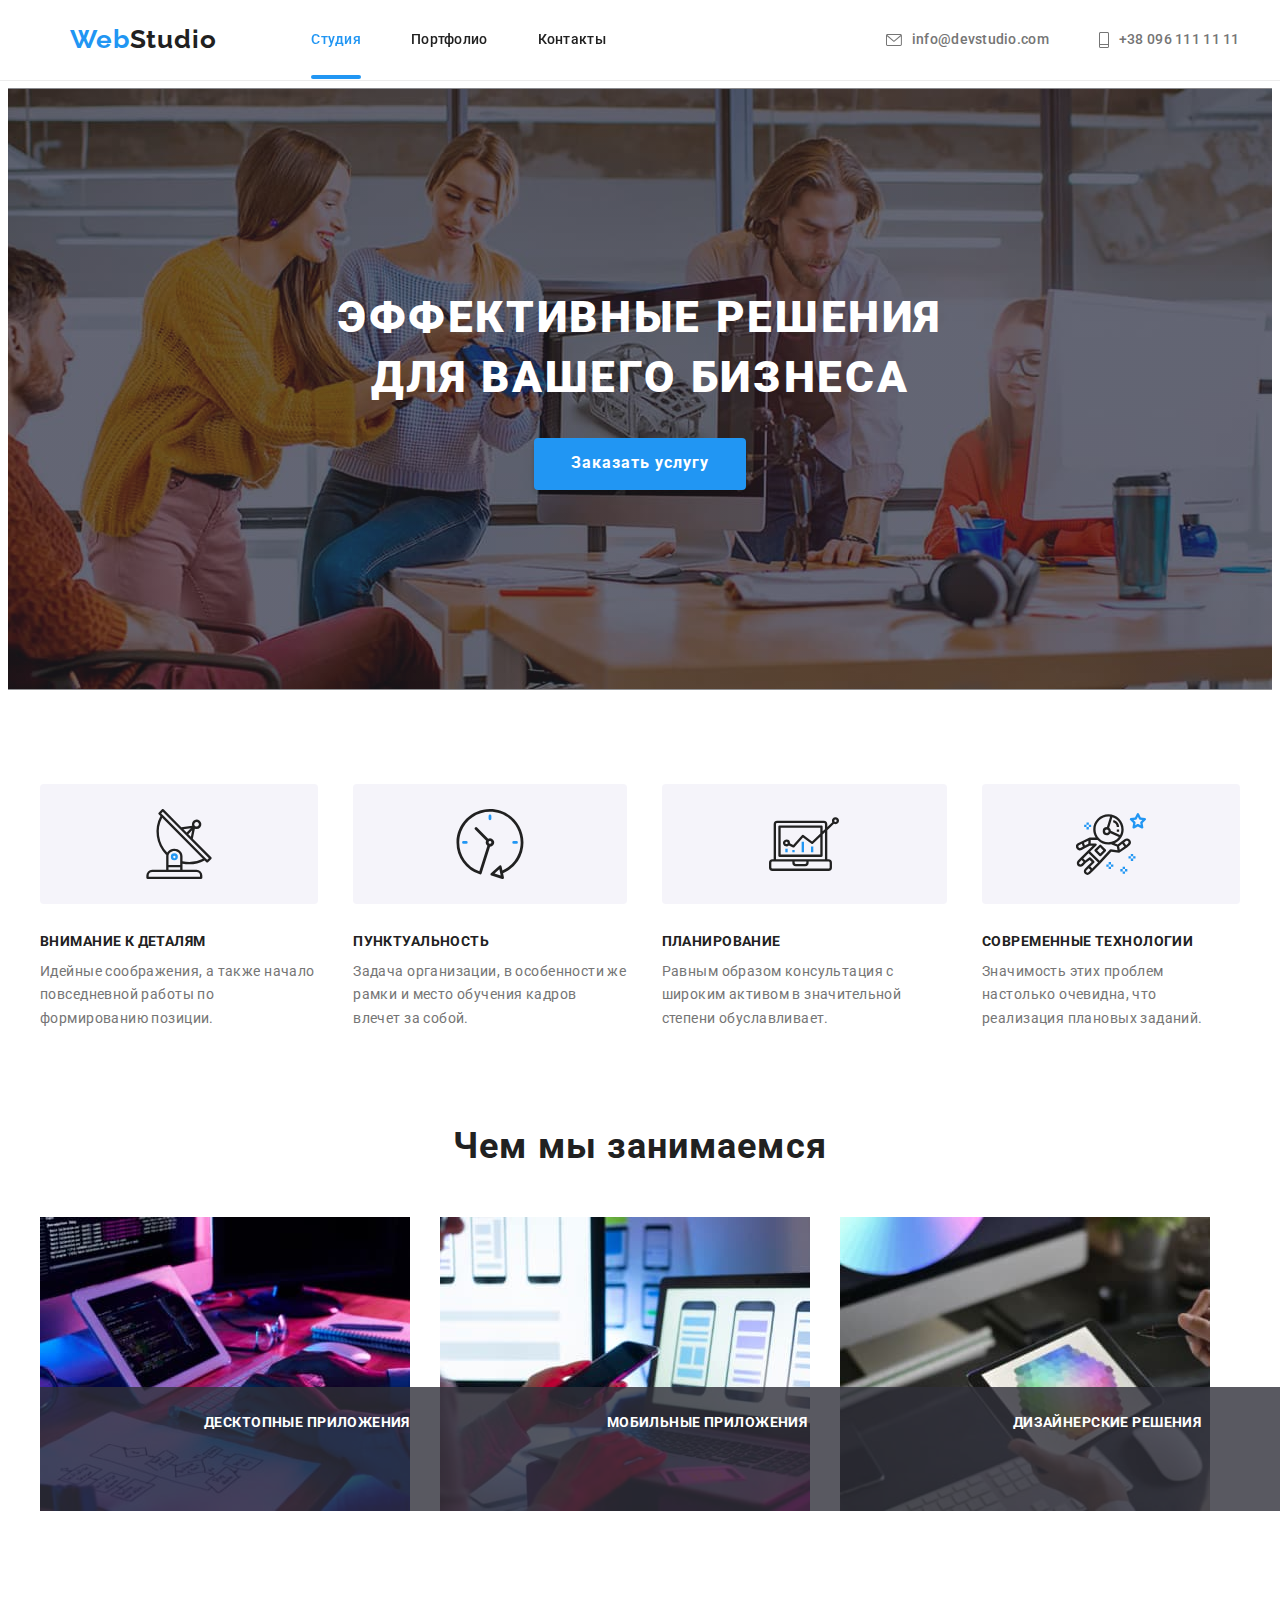
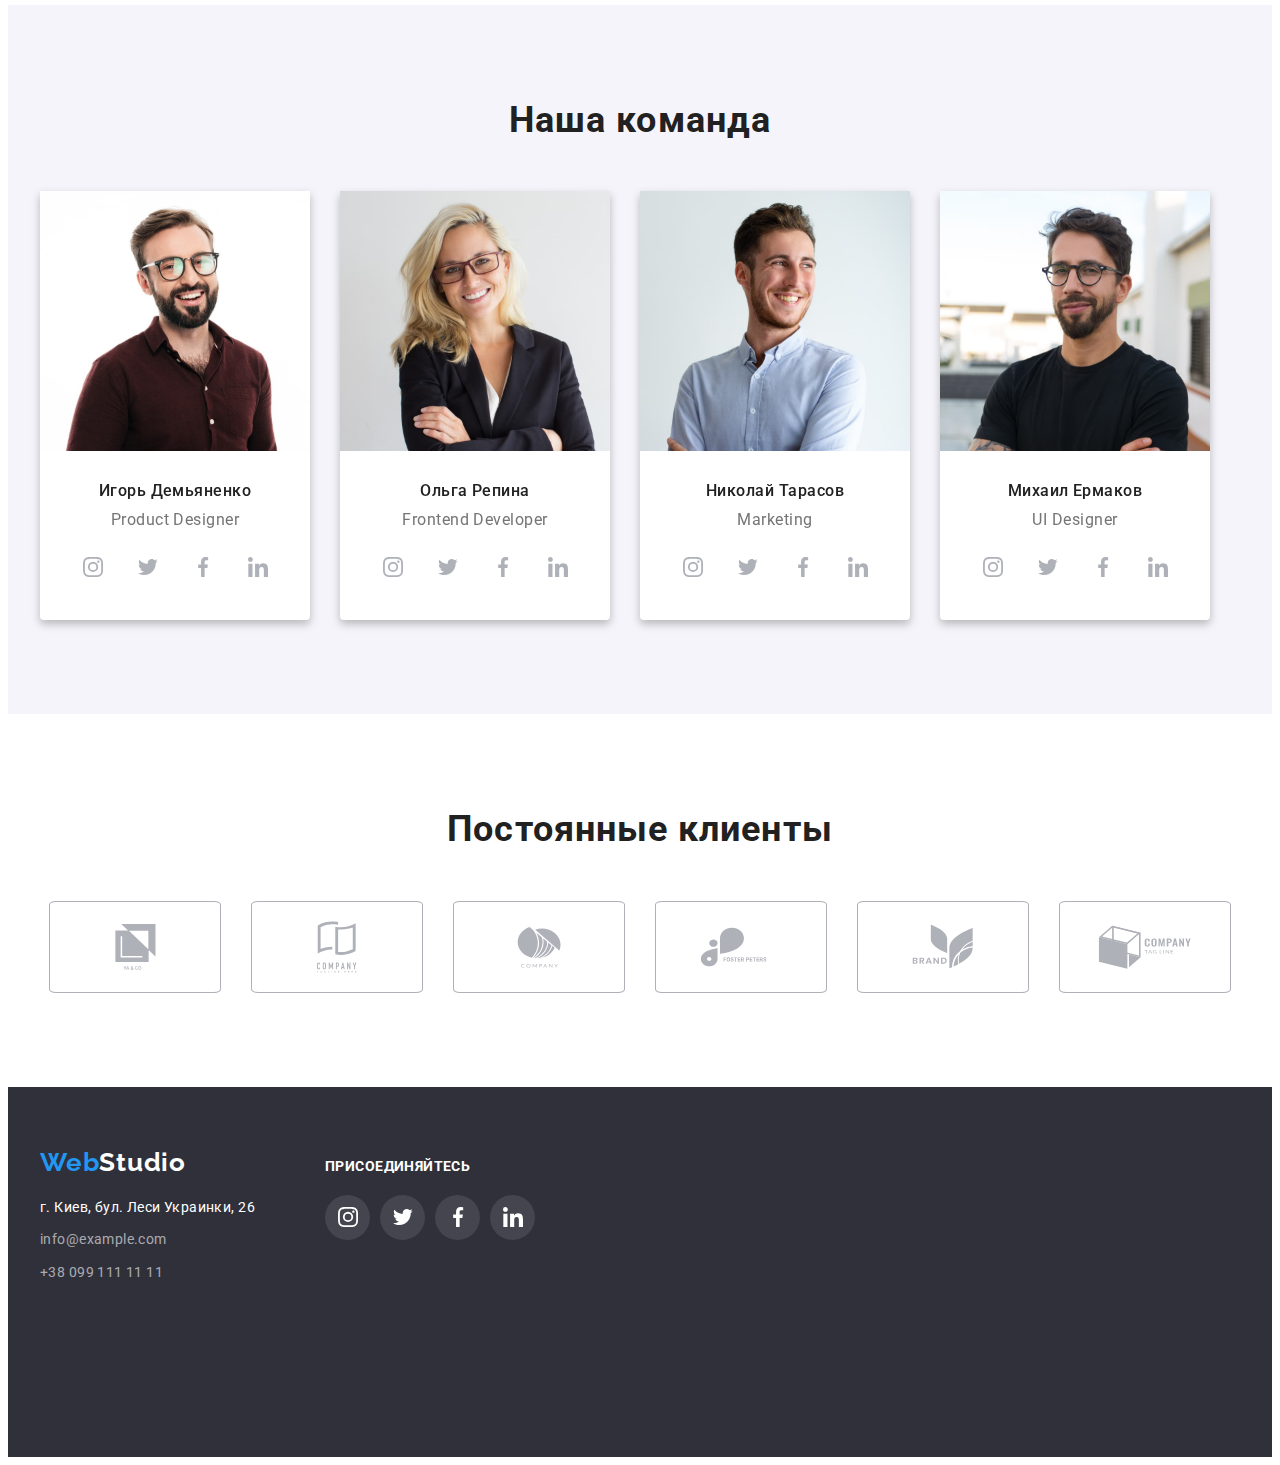
==== index.html @ 945cb3cf "clone fails from hw5" ====
<!DOCTYPE html>
<html lang="ru">

<head>
  <meta charset="UTF-8" />
  <meta http-equiv="X-UA-Compatible" content="IE=edge" />
  <meta name="viewport" content="width=device-width, initial-scale=1.0" />
  <link rel="preconnect" href="https://fonts.googleapis.com" />
  <link rel="preconnect" href="https://fonts.gstatic.com" crossorigin />
  <link href="https://fonts.googleapis.com/css2?family=Raleway:wght@700&family=Roboto:wght@400;500;700;900&display=swap"
    rel="stylesheet" />
  <link rel="stylesheet" href="https://cdnjs.cloudflare.com/ajax/libs/modern-normalize/1.1.0/modern-normalize.min.css"
    integrity="sha512-wpPYUAdjBVSE4KJnH1VR1HeZfpl1ub8YT/NKx4PuQ5NmX2tKuGu6U/JRp5y+Y8XG2tV+wKQpNHVUX03MfMFn9Q=="
    crossorigin="anonymous" referrerpolicy="no-referrer" />
  <link rel="stylesheet" href="./css/styles.css" />
  <title>goit-markup-hw-05</title>
</head>

<body>

  <!---------- Header section ---------->

  <header class="site-header">
    <div class="container header">
      <a href="index.html" class="logo"><span class="logo-item">Web</span>Studio</a>

      <!---------- Nav section ---------->

      <nav class="site-nav">
        <ul class="nav">
          <li><a href="index.html" class="nav-link current">Студия</a></li>
          <li><a href="portfolio.html" class="nav-link">Портфолио</a></li>
          <li><a href="#contact" class="nav-link">Контакты</a></li>
        </ul>
      </nav>
      <ul class="contact-list">
        <li class="contact-item">
          <a href="mailto:info@devstudio.com" class="link-contact">
            <svg class="contact-icon" width="16" height="12">
              <use href="./images/icons.svg#icon-envelope"></use>
            </svg>
            info@devstudio.com</a>
        </li>
        <li class="contact-item">
          <a href="tel:+380961111111" class="link-contact">
            <svg class="contact-icon" width="10" height="16">
              <use href="./images/icons.svg#icon-mobile"></use>
            </svg>
            +38 096 111 11 11</a>
        </li>
      </ul>
    </div>
  </header>

  <!---------- Main section ---------->

  <main>

    <!---------- Title ---------->

    <section class="hero bg-hero">
      <div class="container">
        <h1 class="hero-title">
          Эффективные решения <br />
          для вашего бизнеса
        </h1>
        <button type="button" data-modal-open>Заказать услугу</button>
      </div>
    </section>

    <!---------- Skills section ---------->

    <section class="section skills">
      <div class="container">
        <ul class="skills-list">
          <li class="skills-item icon-1">
            <h3>Внимание к деталям</h3>
            <p>
              Идейные соображения, а также начало повседневной работы по формированию позиции.
            </p>
          </li>
          <li class="skills-item icon-2">
            <h3>Пунктуальность</h3>
            <p>
              Задача организации, в особенности же рамки и место обучения кадров влечет за собой.
            </p>
          </li>
          <li class="skills-item icon-3">
            <h3>Планирование</h3>
            <p>
              Равным образом консультация с широким активом в значительной степени обуславливает.
            </p>
          </li>
          <li class="skills-item icon-4">
            <h3>Современные технологии</h3>
            <p>Значимость этих проблем настолько очевидна, что реализация плановых заданий.</p>
          </li>
        </ul>
      </div>
    </section>

    <!---------- Work section ---------->

    <section class="section work">
      <div class="container">
        <h2 class="work-title">Чем мы занимаемся</h2>
        <ul class="work-list">
          <li class="work-item">
            <img src="./images/box1.jpg" alt="кодинг" width="370" />
            <p class="work-text">Десктопные приложения</p>
          </li>
          <li class="work-item">
            <img src="./images/box2.jpg" alt="разработка мобильных приложений" width="370" />
            <p class="work-text">Мобильные приложения</p>
          </li>
          <li class="work-item"><img src="./images/box3.jpg" alt="дизайн" width="370" />
            <p class="work-text">Дизайнерские решения</p>
          </li>
        </ul>
      </div>
    </section>

    <!---------- Team section ---------->

    <section class="section team">
      <div class="container">
        <h2 class="team-title">Наша команда</h2>
        <ul class="team-list">
          <li class="team-card">
            <img src="./images/img1.jpg" alt="Product Designer" width="270" />
            <div class="team-text">
              <h3>Игорь Демьяненко</h3>
              <p lang="en">Product Designer</p>
              <ul class="social-list">
                <li>
                  <a href="" class="media-link">
                    <svg class="media-icon" width="20px" height="20">
                      <use href="./images/icons.svg#icon-instagram"></use>
                    </svg>
                  </a>
                </li>
                <li>
                  <a href="" class="media-link">
                    <svg class="media-icon" width="20px" height="20">
                      <use href="./images/icons.svg#icon-twitter"></use>
                    </svg>
                  </a>
                </li>
                <li>
                  <a href="" class="media-link">
                    <svg class="media-icon" width="20px" height="20">
                      <use href="./images/icons.svg#icon-facebook"></use>
                    </svg>
                  </a>
                </li>
                <li>
                  <a href="" class="media-link">
                    <svg class="media-icon" width="20px" height="20">
                      <use href="./images/icons.svg#icon-linkedin"></use>
                    </svg>
                  </a>
                </li>
              </ul>
            </div>
          </li>
          <li class="team-card">
            <img src="./images/img2.jpg" alt="Frontend Developer" width="270" />
            <div class="team-text">
              <h3>Ольга Репина</h3>
              <p lang="en">Frontend Developer</p>
              <ul class="social-list">
                <li>
                  <a href="" class="media-link">
                    <svg class="media-icon" width="20px" height="20">
                      <use href="./images/icons.svg#icon-instagram"></use>
                    </svg>
                  </a>
                </li>
                <li>
                  <a href="" class="media-link">
                    <svg class="media-icon" width="20px" height="20">
                      <use href="./images/icons.svg#icon-twitter"></use>
                    </svg>
                  </a>
                </li>
                <li>
                  <a href="" class="media-link">
                    <svg class="media-icon" width="20px" height="20">
                      <use href="./images/icons.svg#icon-facebook"></use>
                    </svg>
                  </a>
                </li>
                <li>
                  <a href="" class="media-link">
                    <svg class="media-icon" width="20px" height="20">
                      <use href="./images/icons.svg#icon-linkedin"></use>
                    </svg>
                  </a>
                </li>
              </ul>
            </div>
          </li>
          <li class="team-card">
            <img src="./images/img3.jpg" alt="Marketing" width="270" />
            <div class="team-text">
              <h3>Николай Тарасов</h3>
              <p lang="en">Marketing</p>
              <ul class="social-list">
                <li>
                  <a href="" class="media-link">
                    <svg class="media-icon" width="20px" height="20px">
                      <use href="./images/icons.svg#icon-instagram"></use>
                    </svg>
                  </a>
                </li>
                <li>
                  <a href="" class="media-link">
                    <svg class="media-icon" width="20px" height="20px">
                      <use href="./images/icons.svg#icon-twitter"></use>
                    </svg>
                  </a>
                </li>
                <li>
                  <a href="" class="media-link">
                    <svg class="media-icon" width="20px" height="20">
                      <use href="./images/icons.svg#icon-facebook"></use>
                    </svg>
                  </a>
                </li>
                <li>
                  <a href="" class="media-link">
                    <svg class="media-icon" width="20px" height="20">
                      <use href="./images/icons.svg#icon-linkedin"></use>
                    </svg>
                  </a>
                </li>
              </ul>
            </div>
          </li>
          <li class="team-card">
            <img src="./images/img4.jpg" alt="UI Designer" width="270" />
            <div class="team-text">
              <h3>Михаил Ермаков</h3>
              <p lang="en">UI Designer</p>
              <ul class="social-list">
                <li>
                  <a href="" class="media-link">
                    <svg class="media-icon" width="20px" height="20">
                      <use href="./images/icons.svg#icon-instagram"></use>
                    </svg>
                  </a>
                </li>
                <li>
                  <a href="" class="media-link">
                    <svg class="media-icon" width="20px" height="20">
                      <use href="./images/icons.svg#icon-twitter"></use>
                    </svg>
                  </a>
                </li>
                <li>
                  <a href="" class="media-link">
                    <svg class="media-icon" width="20px" height="20">
                      <use href="./images/icons.svg#icon-facebook"></use>
                    </svg>
                  </a>
                </li>
                <li>
                  <a href="" class="media-link">
                    <svg class="media-icon" width="20px" height="20">
                      <use href="./images/icons.svg#icon-linkedin"></use>
                    </svg>
                  </a>
                </li>
              </ul>
            </div>
          </li>
        </ul>
      </div>
    </section>

    <!------------- Clients section -------------->

    <section class="section clients">
      <div class="container">
        <h2>Постоянные клиенты</h2>
        <ul class="client-list">
          <li class="client-item">
            <a href="" class="client-link">
              <svg class="client-icon" width="41" height="46">
                <use href="./images/icons.svg#icon-yaco"></use>
              </svg>
            </a>
          </li>
          <li class="client-item">
            <a href="" class="client-link">
              <svg class="client-icon" width="40" height="52">
                <use href="./images/icons.svg#icon-company"></use>
              </svg>
            </a>
          </li>
          <li class="client-item">
            <a href="" class="client-link">
              <svg class="client-icon" width="44" height="42">
                <use href="./images/icons.svg#icon-company2"></use>
              </svg>
            </a>
          </li>
          <li class="client-item">
            <a href="" class="client-link">
              <svg class="client-icon" width="85" height="40">
                <use href="./images/icons.svg#icon-foster"></use>
              </svg>
            </a>
          </li>
          <li class="client-item">
            <a href="" class="client-link">
              <svg class="client-icon" width="62" height="45">
                <use href="./images/icons.svg#icon-brand"></use>
              </svg>
            </a>
          </li>
          <li class="client-item">
            <a href="" class="client-link">
              <svg class="client-icon" width="94" height="44">
                <use href="./images/icons.svg#icon-tag"></use>
              </svg>
            </a>
          </li>
        </ul>
      </div>
    </section>
  </main>

  <!---------- Footer section ---------->

  <footer class="footer">
    <div class="container aside">
      <aside>
        <a href="index.html" class="footer-logo"><span class="logo-item">Web</span>Studio</a>

        <!---------- Contacts section ---------->

        <address id="contact">
          <ul>
            <li class="li-address">
              <a href="https://goo.gl/maps/FoHEAQYZBGtC9JvY6" target="_blank" rel="noopener nofollow noreferrer"
                class="address-link">г. Киев, бул. Леси Украинки, 26</a>
            </li>
            <li class="li-contact">
              <a href="mailto:info@example.com" class="address-contact">info@example.com</a>
            </li>
            <li class="li-contact">
              <a href="tel:+380991111111" class="address-contact">+38 099 111 11 11</a>
            </li>
          </ul>
        </address>
      </aside>
      <aside class="social-media">
        <p>Присоединяйтесь</p>
        <ul class="media-list">
          <li>
            <a href="" class="media-link">
              <svg class="footer-icon" width="20px" height="20">
                <use href="./images/icons.svg#icon-instagram"></use>
              </svg>
            </a>
          </li>
          <li>
            <a href="" class="media-link">
              <svg class="footer-icon" width="20px" height="20">
                <use href="./images/icons.svg#icon-twitter"></use>
              </svg>
            </a>
          </li>
          <li>
            <a href="" class="media-link">
              <svg class="footer-icon" width="20px" height="20">
                <use href="./images/icons.svg#icon-facebook"></use>
              </svg>
            </a>
          </li>
          <li>
            <a href="" class="media-link">
              <svg class="footer-icon" width="20px" height="20">
                <use href="./images/icons.svg#icon-linkedin"></use>
              </svg>
            </a>
          </li>
        </ul>
      </aside>
    </div>
  </footer>
  <div class="backdrop is-hidden" data-modal>
    <div class="modal">
      <button class="btn-close" data-modal-close>
        <svg width="11" height="11">
          <use href="./images/icons.svg#close-btn"></use>
        </svg>
      </button>
    </div>
  </div>
  <script src="./js/modal.js"></script>
</body>


</html>
---- css/styles.css ----
:root {
  --main-color: #212121;
  --accent-color: #2196f3;
  --title-color: #ffffff;
  --background: #2f303a;
  --item-color: #f5f4fa;
  --text-color: #757575;
  --icon-color: #afb1b8;
}

body {
  font-family: 'Roboto', sans-serif;
  color: var(--main-color);
  padding-top: 80px;
}

.container {
  width: 1200px;
  padding: 0 15px;
  margin: 0 auto;
}

.section {
  padding-top: 94px;
  padding-bottom: 94px;
}

ul {
  list-style: none;
  padding: 0;
  margin: 0;
}

a {
  text-decoration: none;
  color: inherit;
}

h1,
h2,
h3,
p {
  margin: 0;
}

/* ---------- Шапка cторінки ---------- */

.header {
  display: flex;
  align-items: center;
  justify-content: center;
  position: fixed;
  width: 100%;
  top: 0px;
  left: 0;
  right: 0;
  height: 80px;

  text-align: center;
  font-style: normal;
  font-weight: 500;
  font-size: 14px;
  line-height: 1.14;
  letter-spacing: 0.02em;

  background-color: var(--title-color);
  border-bottom: 1px solid #ececec;
  z-index: 3;
}

.header .logo {
  font-family: Raleway;
  font-weight: bold;
  font-size: 26px;
  line-height: 1.2;
  letter-spacing: 0.03em;
  color: var(--main-color);
  margin-right: 95px;
}
.logo-item {
  color: var(--accent-color);
}

/* ---------- Меню навигація сайту ----------- */

.nav {
  display: flex;
}
.nav li:not(:last-child) {
  margin-right: 50px;
}
.nav-link {
  color: var(--main-color);
  padding-top: 32px;
  padding-bottom: 32px;
  padding-bottom: 32px;
  position: relative;
  transition: color 250ms cubic-bezier(0.4, 0, 0.2, 1);
}
.nav-link:hover,
.nav-link:focus {
  color: var(--accent-color);
  /* border-bottom: 2px;
  border-color: var(--accent-color); */
}
.nav .current {
  color: var(--accent-color);
}
.nav-link.current::after {
  content: '';
  position: absolute;
  left: 0;
  bottom: 0;
  width: 100%;
  height: 4px;
  border-radius: 2px;
  background: var(--accent-color);
}
.contact-list {
  display: flex;
  align-items: center;
  margin-left: 280px;
}
.contact-list li:not(:last-child) {
  margin-right: 50px;
  flex-wrap: nowrap;
}
.link-contact {
  display: inline-flex;
  align-items: center;
  color: var(--text-color);
  padding-top: 32px;
  padding-bottom: 32px;
  transition: color 250ms cubic-bezier(0.4, 0, 0.2, 1);
}
.link-contact:hover,
.link-contact:focus {
  color: var(--accent-color);
}
.contact-item {
  display: flex;
}
.contact-icon {
  fill: var(--text-color);
  margin-right: 10px;
}
.link-contact:hover svg {
  fill: var(--accent-color);
}
.link-contact:focus svg {
  fill: var(--accent-color);
}

/* ---------- Заголовок ---------- */

.hero {
  display: block;
  position: relative;
  text-align: center;

  padding-top: 200px;
  padding-bottom: 200px;
  background-color: #c4c4c4;
}
.bg-hero {
  background-image: linear-gradient(
      to right,
      rgba(47, 48, 58, 0.4),
      rgba(47, 48, 58, 0.4)
    ),
    url(../images/hero.jpg);
  background-repeat: no-repeat;
  background-position: center;
}
.hero-title {
  margin-left: auto;
  margin-right: auto;
  margin-bottom: 30px;
  width: 696px;

  font-style: normal;
  font-weight: 900;
  font-size: 44px;
  line-height: 1.36;
  letter-spacing: 0.06em;
  text-transform: uppercase;
  color: var(--title-color);
}
.hero button {
  box-sizing: content-box;
  width: 200px;
  height: 50px;

  background: var(--accent-color);
  box-shadow: 0px 4px 4px rgba(0, 0, 0, 0.15);
  border-radius: 4px;
  border: var(--accent-color);
  color: var(--title-color);

  font-family: 'Roboto';
  font-weight: bold;
  font-size: 16px;
  line-height: 1.9;
  text-align: center;
  letter-spacing: 0.06em;
  transition: background-color 250ms cubic-bezier(0.4, 0, 0.2, 1);
  transition: color 250ms cubic-bezier(0.4, 0, 0.2, 1);
}
.hero button:hover,
.hero button:focus {
  background-color: var(--title-color);
  color: var(--accent-color);
}

/* ---------- Навички ---------- */

.skills-list {
  display: flex;
  text-align: left;
}
.skills-list h3 {
  font-weight: bold;
  font-size: 14px;
  line-height: 1.14;
  letter-spacing: 0.03em;
  text-transform: uppercase;
  margin-bottom: 10px;
}
.skills-list p {
  font-size: 14px;
  line-height: 1.7;
  letter-spacing: 0.03em;
  color: var(--text-color);
}
.skills-list li:not(:last-child) {
  margin-right: 35px;
}
.skills-item::before {
  content: '';
  display: block;
  margin-bottom: 30px;
  height: 120px;
  border-radius: 4px;

  background-repeat: no-repeat;
  background-color: var(--item-color);
  background-position: center;
}

.skills-item.icon-1::before {
  background-image: url(../images/1_antenna.svg);
}
.skills-item.icon-2::before {
  background-image: url(../images/2_clock.svg);
}
.skills-item.icon-3::before {
  background-image: url(../images/3_diagram.svg);
}
.skills-item.icon-4::before {
  background-image: url(../images/4_astronaut.svg);
}

/* ---------- Вид діяльності ---------- */

.work {
  padding-top: 0;
}

.work-title {
  text-align: center;
  font-weight: bold;
  font-size: 36px;
  line-height: 1.17;
  letter-spacing: 0.03em;
  margin-bottom: 50px;
}
.work-list {
  display: flex;
}
.work-list img {
  display: block;
}
.work-list li:not(:last-child) {
  margin-right: 30px;
}
.work-item {
  position: relative;
}
.work-text {
  position: absolute;
  bottom: 0;
  padding: 27px 82px;
  width: 370px;
  height: 70px;
  font-weight: bold;
  font-size: 14px;
  line-height: 1.2;
  text-align: center;
  letter-spacing: 0.03em;
  text-transform: uppercase;
  color: var(--title-color);
  background: rgba(47, 48, 58, 0.8);
}

/* ---------- Команда ---------- */

.team {
  background-color: var(--item-color);
}
.team-title {
  font-weight: bold;
  font-size: 36px;
  line-height: 1.17;
  text-align: center;
  letter-spacing: 0.03em;
  margin-bottom: 50px;
}
.team-list {
  display: flex;
}
.team-list li + li {
  margin-left: 30px;
}
.team-card {
  background-color: var(--title-color);
  filter: drop-shadow(0px 4px 4px rgba(0, 0, 0, 0.25));
  border-radius: 0px 0px 4px 4px;
}
.team-card img {
  display: block;
}
.team-card h3 {
  text-align: center;
  font-weight: 500;
  font-size: 16px;
  line-height: 1.2;
  letter-spacing: 0.03em;
  margin-bottom: 10px;
}
.team-card p {
  font-size: 16px;
  line-height: 1.2;
  text-align: center;
  letter-spacing: 0.03em;
  color: var(--text-color);
  margin-bottom: 15px;
}
.team-text {
  justify-content: center;
  padding-top: 30px;
  padding-bottom: 30px;
}
.social-list {
  display: flex;
  padding-left: 30px;
}
.social-list li + li {
  margin-left: 10px;
}
/* --------- Клиєнти ----------*/

.client-list {
  display: flex;
  justify-content: center;
}
.clients h2 {
  text-align: center;
  font-weight: bold;
  font-size: 36px;
  line-height: 1.2;
  text-align: center;
  letter-spacing: 0.03em;
  margin-bottom: 50px;
}
.client-link {
  display: flex;
  justify-content: center;
  align-items: center;
  width: 170px;
  height: 90px;
  border-radius: 4%;
  border: 1px solid var(--icon-color);
  background: rgba(255, 255, 255, 0.1);
  transition: border-color 250ms cubic-bezier(0.4, 0, 0.2, 1);
  transition: fill 250ms cubic-bezier(0.4, 0, 0.2, 1);
}
.client-link:hover,
.client-link:focus {
  border-color: var(--accent-color);
}
.client-link:hover svg,
.client-link:focus svg {
  fill: var(--accent-color);
}
.client-list li + li {
  margin-left: 30px;
}
.client-icon {
  fill: var(--icon-color);
}

/* ---------- Підвал стрінки ---------- */

.footer {
  height: 250px;
  background-color: var(--background);
  color: var(--title-color);
  padding-top: 60px;
  padding-bottom: 60px;
}
.footer-logo {
  font-family: Raleway;
  font-weight: bold;
  font-size: 26px;
  line-height: 1.2;
  letter-spacing: 0.03em;
}
/*------- Контакти -------*/

.address-link,
.address-contact {
  font-style: normal;
  font-weight: normal;
  font-size: 14px;
  line-height: 2.1;
  letter-spacing: 0.03em;
  text-align: center;
  transition: color 250ms cubic-bezier(0.4, 0, 0.2, 1);
}
.li-address {
  margin-top: 15px;
}
.li-contact {
  margin-top: 3px;
}
.address-link:hover {
  color: var(--accent-color);
}
.address-contact {
  color: rgba(255, 255, 255, 0.6);
}
.address-contact:hover,
.address-contact:focus {
  color: var(--accent-color);
}
.aside {
  position: relative;
  display: flex;
  align-items: baseline;
}
.social-media {
  margin-left: 70px;
  margin-top: 10px;
}
.social-media p {
  font-weight: bold;
  font-size: 14px;
  line-height: 1.2;
  letter-spacing: 0.03em;
  text-transform: uppercase;
  margin-bottom: 20px;
}

/*------ Іконки соц сіток ------*/

.media-list {
  display: flex;
}
.media-list li + li {
  margin-left: 10px;
}
.media-icon {
  fill: var(--icon-color);
}
.footer-icon {
  fill: var(--title-color);
}
.media-link {
  display: inline-flex;
  justify-content: center;
  align-items: center;
  width: 45px;
  height: 45px;
  border-radius: 50%;
  background: rgba(255, 255, 255, 0.1);
  transition: background-color 250ms cubic-bezier(0.4, 0, 0.2, 1);
}
.media-link:hover,
.media-link:focus {
  background-color: var(--accent-color);
}
.media-link:hover svg,
.media-link:focus svg {
  fill: var(--title-color);
}

/* ---------- Портфоліо ---------- */
/* ---------- Портфоліо ---------- */
/* ---------- Портфоліо ---------- */

/* ---------- Галерея проєктов ---------- */

.projects {
  align-items: center;
}
.visually-hidden {
  position: absolute;
  width: 1px;
  height: 1px;
  margin: -1px;
  border: 0;
  padding: 0;
  white-space: nowrap;
  clip-path: inset(100%);
  clip: rect(0 0 0 0);
  overflow: hidden;
}

/* --- Меню навигації --- */

.button-menu {
  display: flex;
  justify-content: center;
  margin-bottom: 50px;
}
.button-menu li {
  margin-right: 10px;
}
.button {
  font-family: Roboto;
  font-weight: 500;
  font-size: 16px;
  line-height: 1.6;
  text-align: center;
  letter-spacing: 0.03em;
  padding-left: 30px;
  padding-right: 30px;

  box-sizing: content-box;
  height: 40px;
  background-color: var(--item-color);
  border-radius: 4px;
  border: var(--item-color);

  transition-property: background-color, color, filter;
  transition-duration: 250ms;
  transition-timing-function: cubic-bezier(0.4, 0, 0.2, 1);
}
.button:hover,
.button:focus {
  background-color: var(--accent-color);
  color: var(--title-color);
  filter: drop-shadow(0px 4px 4px rgba(0, 0, 0, 0.25));
}

/* ---------- Приклади проєктів ---------- */

.pr-list {
  display: flex;
  flex-wrap: wrap;
  justify-content: center;
}
.pr-item {
  flex-direction: column;
  justify-content: center;
  box-sizing: border-box;
  max-width: calc ((100% - 60px) / 3);
  margin-right: 30px;
  transition: box-shadow 250ms cubic-bezier(0.4, 0, 0.2, 1);
}
.pr-item:nth-child(-n + 6) {
  margin-bottom: 30px;
}
.pr-item:nth-child(3n) {
  margin-right: 0;
}
.pr-item:nth-child(3n + 3) {
  flex-wrap: nowrap;
}
.pr-item:hover,
.pr-item:focus {
  box-shadow: 0px 1px 1px rgba(0, 0, 0, 0.12), 0px 4px 4px rgba(0, 0, 0, 0.06),
    1px 4px 6px rgba(0, 0, 0, 0.16);
}
.pr-item img {
  display: block;
}
.pr-text {
  padding: 20px 0 20px 25px;
  border-right: 1px solid #eeeeee;
  border-left: 1px solid #eeeeee;
  border-bottom: 1px solid #eeeeee;
}
.pr-title {
  font-weight: bold;
  font-size: 18px;
  line-height: 2;
  letter-spacing: 0.06em;
  text-align: left;
  color: var(--main-color);
}
.pr-desc {
  font-size: 16px;
  line-height: 1.9;
  letter-spacing: 0.03em;
  text-align: left;
  color: var(--text-color);
}
.pr-subject {
  position: relative;
  overflow: hidden;
}
.pr-sub {
  position: absolute;
  top: 0;
  left: 0;
  height: 100%;
  padding: 63px 24px;

  font-size: 18px;
  line-height: 1.5;
  letter-spacing: 0.03em;
  color: var(--title-color);
  background-color: rgba(33, 150, 243, 0.9);

  transform: translateY(100%);
  transition: transform 250ms cubic-bezier(0.4, 0, 0.2, 1);
}

.pr-item:hover .pr-sub {
  transform: translateY(0%);
}

/*------ Модальне вікно ------*/

.backdrop {
  position: fixed;
  top: 0;
  left: 0;
  width: 100%;
  height: 100%;
  background-color: rgba(0, 0, 0, 0.2);
  z-index: 4;
}

.backdrop.is-hidden {
  pointer-events: none;
  visibility: hidden;
  opacity: 0;
}

.modal {
  display: flex;
  justify-content: flex-end;
  position: absolute;
  min-height: 580px;
  min-width: 520px;
  top: 50%;
  left: 50%;
  transform: translate(-50%, -50%);
  background-color: var(--title-color);
}

.btn-close {
  display: inline-flex;
  border-radius: 50%;
  width: 30px;
  height: 30px;
  border: 1px solid rgba(0, 0, 0, 0.1);
  justify-content: center;
  align-items: center;
  background-color: var(--title-color);
  margin-top: 8px;
  margin-right: 8px;
}
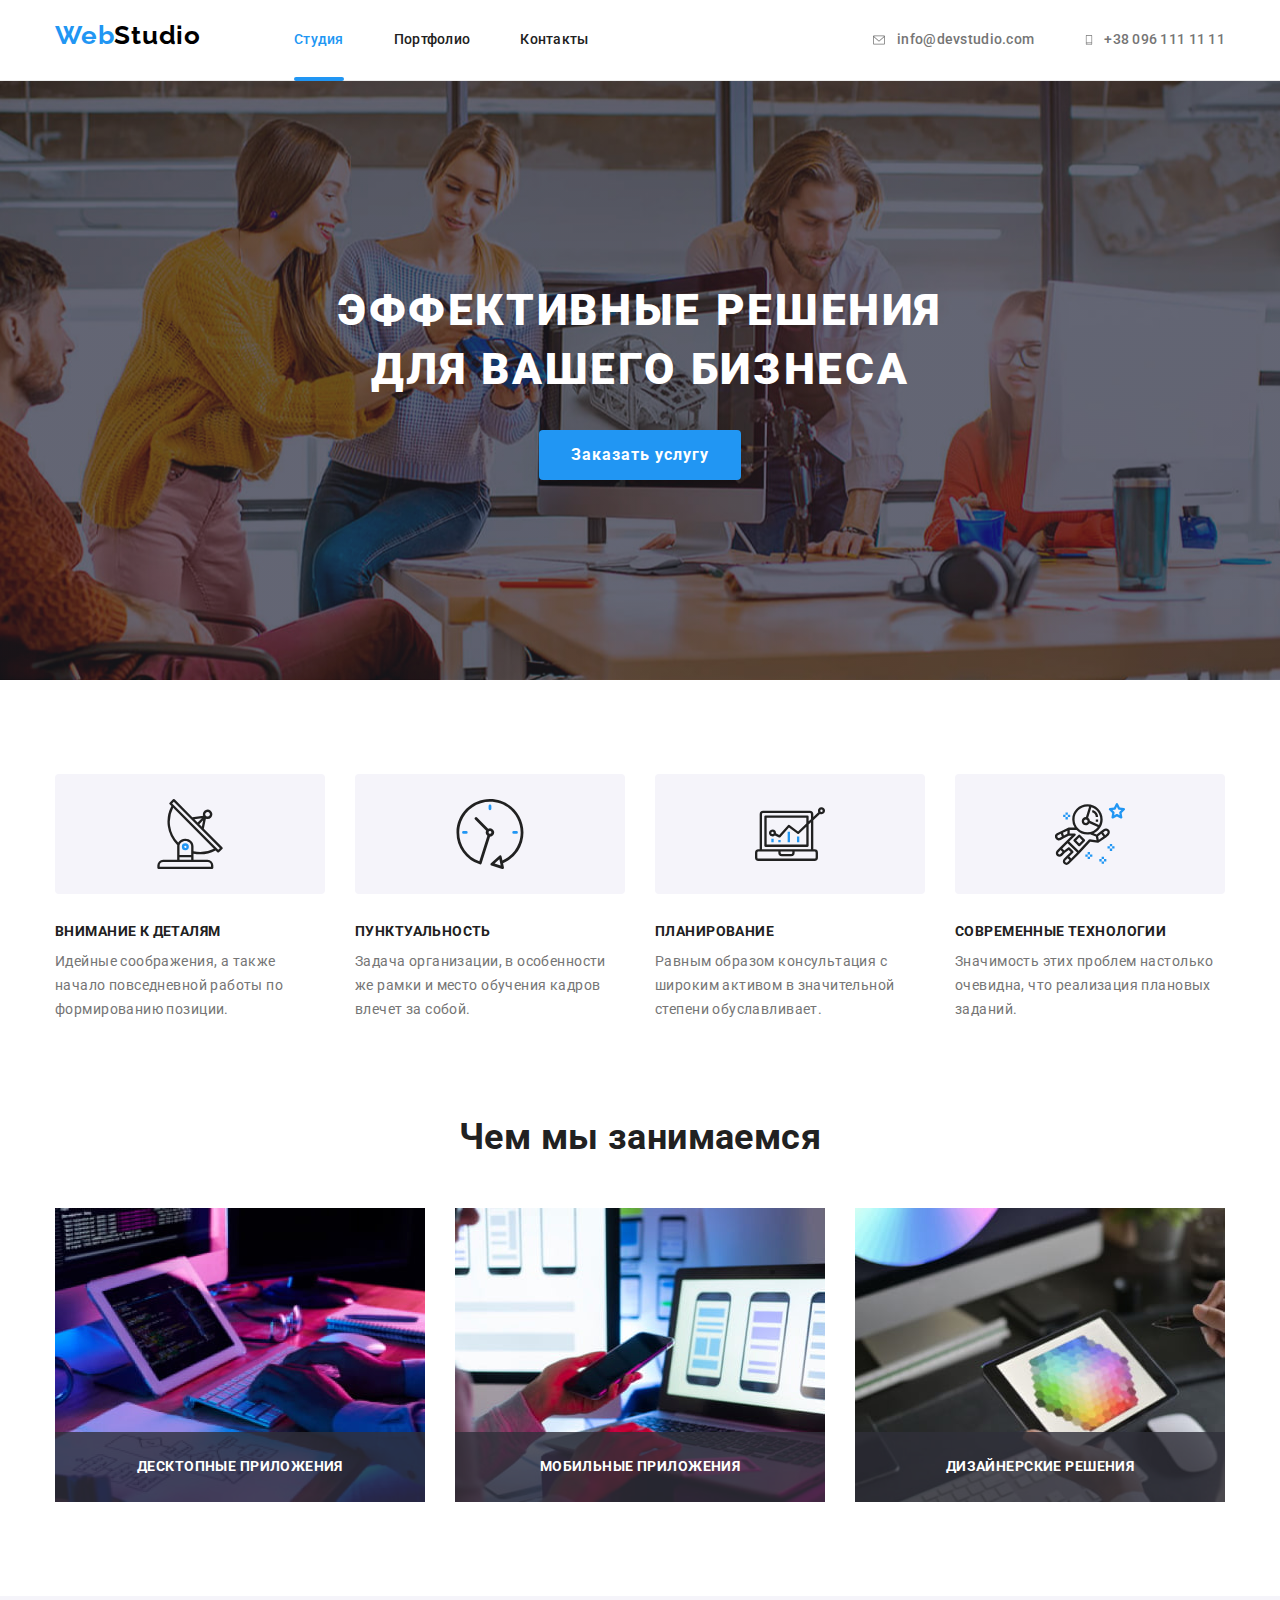
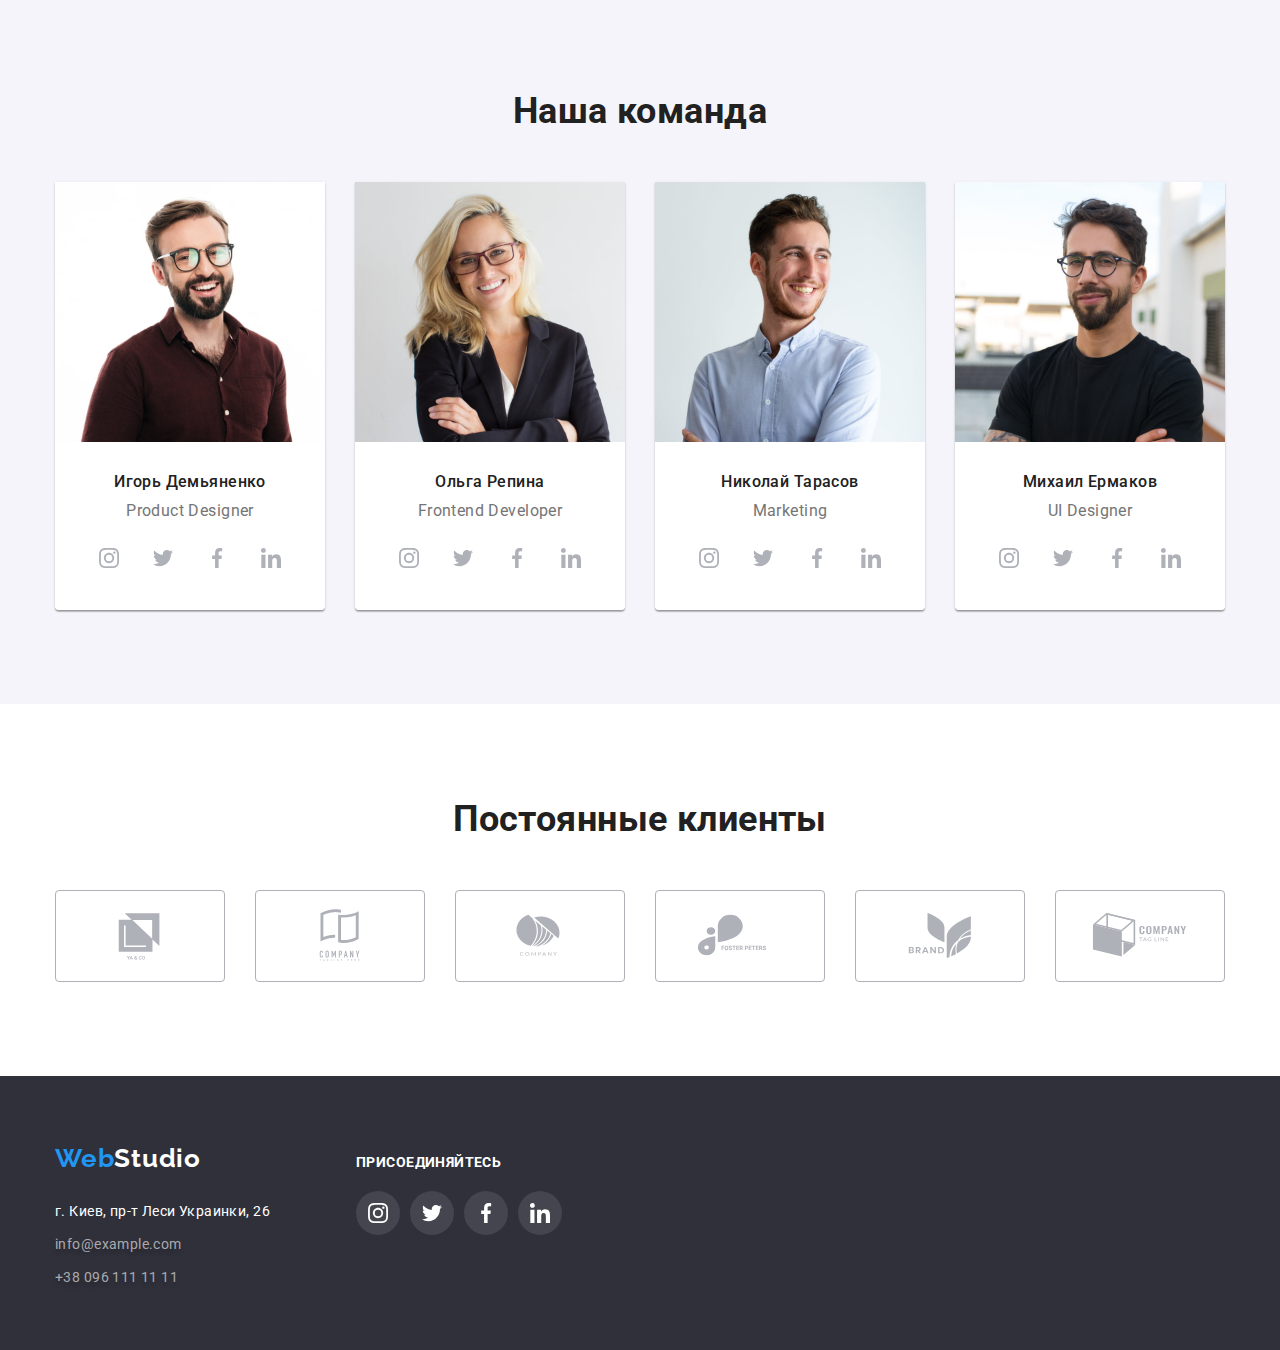
==== commit 41577516: "update" ====
--- a/index.html
+++ b/index.html
@@ -5,269 +5,316 @@
   <meta charset="UTF-8" />
   <meta http-equiv="X-UA-Compatible" content="IE=edge" />
   <meta name="viewport" content="width=device-width, initial-scale=1.0" />
-  <link rel="preconnect" href="https://fonts.googleapis.com" />
-  <link rel="preconnect" href="https://fonts.gstatic.com" crossorigin />
+  <title>Студия</title>
+
   <link href="https://fonts.googleapis.com/css2?family=Raleway:wght@700&family=Roboto:wght@400;500;700;900&display=swap"
     rel="stylesheet" />
-  <link rel="stylesheet" href="https://cdnjs.cloudflare.com/ajax/libs/modern-normalize/1.1.0/modern-normalize.min.css"
-    integrity="sha512-wpPYUAdjBVSE4KJnH1VR1HeZfpl1ub8YT/NKx4PuQ5NmX2tKuGu6U/JRp5y+Y8XG2tV+wKQpNHVUX03MfMFn9Q=="
-    crossorigin="anonymous" referrerpolicy="no-referrer" />
+
+  <link rel="stylesheet"
+    href="https://cdnjs.cloudflare.com/ajax/libs/modern-normalize/1.0.0/modern-normalize.min.css" />
   <link rel="stylesheet" href="./css/styles.css" />
-  <title>goit-markup-hw-05</title>
 </head>
 
 <body>
 
-  <!---------- Header section ---------->
-
-  <header class="site-header">
-    <div class="container header">
-      <a href="index.html" class="logo"><span class="logo-item">Web</span>Studio</a>
-
-      <!---------- Nav section ---------->
-
-      <nav class="site-nav">
-        <ul class="nav">
-          <li><a href="index.html" class="nav-link current">Студия</a></li>
-          <li><a href="portfolio.html" class="nav-link">Портфолио</a></li>
-          <li><a href="#contact" class="nav-link">Контакты</a></li>
+  <!-- Header section -->
+
+  <!-- Nav section -->
+
+  <header class="header">
+    <div class="container">
+      <nav class="nav">
+        <a class="logo" href="./index.html">Web<span class="black">Studio</span></a>
+
+        <ul class="nav-list list">
+          <li class="item">
+            <a class="link current" href="./index.html">Студия</a>
+          </li>
+          <li class="item">
+            <a class="link" href="./portfolio.html">Портфолио</a>
+          </li>
+          <li class="item">
+            <a class="link" href="">Контакты</a>
+          </li>
         </ul>
       </nav>
-      <ul class="contact-list">
-        <li class="contact-item">
-          <a href="mailto:info@devstudio.com" class="link-contact">
-            <svg class="contact-icon" width="16" height="12">
-              <use href="./images/icons.svg#icon-envelope"></use>
+
+      <ul class="cont-list list">
+        <li class="item">
+          <a class="link" href="mailto:info@devstudio.com">
+            <svg class="cont-link-icon envelope" width="16" height="12">
+              <use href="./images/icons/symbol-defs.svg#icon-head-envelope"></use>
             </svg>
-            info@devstudio.com</a>
+            info@devstudio.com
+          </a>
         </li>
-        <li class="contact-item">
-          <a href="tel:+380961111111" class="link-contact">
-            <svg class="contact-icon" width="10" height="16">
-              <use href="./images/icons.svg#icon-mobile"></use>
+        <li class="item">
+          <a class="link" href="tel:+380961111111">
+            <svg class="cont-link-icon phone" width="10" height="16">
+              <use href="./images/icons/symbol-defs.svg#icon-head-phone" width="10" height="16"></use>
             </svg>
-            +38 096 111 11 11</a>
+            +38 096 111 11 11
+          </a>
         </li>
       </ul>
     </div>
   </header>
 
-  <!---------- Main section ---------->
+  <!-- Main section -->
 
   <main>
 
-    <!---------- Title ---------->
-
-    <section class="hero bg-hero">
+    <!-- Hero section -->
+
+    <section class="hero">
       <div class="container">
-        <h1 class="hero-title">
-          Эффективные решения <br />
-          для вашего бизнеса
-        </h1>
-        <button type="button" data-modal-open>Заказать услугу</button>
+        <h1 class="hero-title">Эффективные решения для вашего бизнеса</h1>
+        <button class="hero-btn" type="button" data-modal-open>Заказать услугу</button>
       </div>
     </section>
 
-    <!---------- Skills section ---------->
-
-    <section class="section skills">
+    <!-- Skills section -->
+
+    <section class="section features">
       <div class="container">
-        <ul class="skills-list">
-          <li class="skills-item icon-1">
-            <h3>Внимание к деталям</h3>
+        <h2 class="visually-hidden">Наши преимущества</h2>
+        <ul class="feat-list list">
+          <li class="item">
+            <div class="feat-icon-container">
+              <svg class="feat-link-icon" width="70" height="70">
+                <use href="./images/icons/symbol-defs.svg#icon-feat-antenna"></use>
+              </svg>
+            </div>
+            <h3 class="title">Внимание к деталям</h3>
             <p>
               Идейные соображения, а также начало повседневной работы по формированию позиции.
             </p>
           </li>
-          <li class="skills-item icon-2">
-            <h3>Пунктуальность</h3>
+          <li class="item">
+            <div class="feat-icon-container">
+              <svg class="feat-link-icon" width="70" height="70">
+                <use href="./images/icons/symbol-defs.svg#icon-feat-clock"></use>
+              </svg>
+            </div>
+            <h3 class="title">Пунктуальность</h3>
             <p>
               Задача организации, в особенности же рамки и место обучения кадров влечет за собой.
             </p>
           </li>
-          <li class="skills-item icon-3">
-            <h3>Планирование</h3>
+          <li class="item">
+            <div class="feat-icon-container">
+              <svg class="feat-link-icon" width="70" height="70">
+                <use href="./images/icons/symbol-defs.svg#icon-feat-diagram"></use>
+              </svg>
+            </div>
+            <h3 class="title">Планирование</h3>
             <p>
               Равным образом консультация с широким активом в значительной степени обуславливает.
             </p>
           </li>
-          <li class="skills-item icon-4">
-            <h3>Современные технологии</h3>
+          <li class="item">
+            <div class="feat-icon-container">
+              <svg class="feat-link-icon" width="70" height="70">
+                <use href="./images/icons/symbol-defs.svg#icon-feat-astronaut"></use>
+              </svg>
+            </div>
+            <h3 class="title">Современные технологии</h3>
             <p>Значимость этих проблем настолько очевидна, что реализация плановых заданий.</p>
           </li>
         </ul>
       </div>
     </section>
 
-    <!---------- Work section ---------->
-
-    <section class="section work">
+    <!-- Work section -->
+
+    <section class="section activities">
       <div class="container">
-        <h2 class="work-title">Чем мы занимаемся</h2>
-        <ul class="work-list">
-          <li class="work-item">
-            <img src="./images/box1.jpg" alt="кодинг" width="370" />
-            <p class="work-text">Десктопные приложения</p>
-          </li>
-          <li class="work-item">
-            <img src="./images/box2.jpg" alt="разработка мобильных приложений" width="370" />
-            <p class="work-text">Мобильные приложения</p>
-          </li>
-          <li class="work-item"><img src="./images/box3.jpg" alt="дизайн" width="370" />
-            <p class="work-text">Дизайнерские решения</p>
+        <h2 class="section-title">Чем мы занимаемся</h2>
+        <ul class="activities-list list">
+          <li class="item">
+            <div class="activities-item-wrapper">
+              <img class="pic" src="./images/box-1.jpg" alt="Розробка десктопного додатку" width="370" height="294" />
+              <h3 class="title">Десктопные приложения</h3>
+            </div>
+          </li>
+
+          <li class="item">
+            <div class="activities-item-wrapper">
+              <img class="pic" src="./images/box-2.jpg" alt="Розробка мобільного додатку" width="370" height="294" />
+              <h3 class="title">Мобильные приложения</h3>
+            </div>
+          </li>
+
+          <li class="item">
+            <div class="activities-item-wrapper">
+              <img class="pic" src="./images/box-3.jpg" alt="Процес дизайна" width="370" height="294" />
+              <h3 class="title">Дизайнерские решения</h3>
+            </div>
           </li>
         </ul>
       </div>
     </section>
 
-    <!---------- Team section ---------->
+    <!-- Team section -->
 
     <section class="section team">
       <div class="container">
-        <h2 class="team-title">Наша команда</h2>
-        <ul class="team-list">
-          <li class="team-card">
-            <img src="./images/img1.jpg" alt="Product Designer" width="270" />
-            <div class="team-text">
-              <h3>Игорь Демьяненко</h3>
-              <p lang="en">Product Designer</p>
-              <ul class="social-list">
-                <li>
-                  <a href="" class="media-link">
-                    <svg class="media-icon" width="20px" height="20">
-                      <use href="./images/icons.svg#icon-instagram"></use>
-                    </svg>
-                  </a>
-                </li>
-                <li>
-                  <a href="" class="media-link">
-                    <svg class="media-icon" width="20px" height="20">
-                      <use href="./images/icons.svg#icon-twitter"></use>
-                    </svg>
-                  </a>
-                </li>
-                <li>
-                  <a href="" class="media-link">
-                    <svg class="media-icon" width="20px" height="20">
-                      <use href="./images/icons.svg#icon-facebook"></use>
-                    </svg>
-                  </a>
-                </li>
-                <li>
-                  <a href="" class="media-link">
-                    <svg class="media-icon" width="20px" height="20">
-                      <use href="./images/icons.svg#icon-linkedin"></use>
+        <h2 class="section-title">Наша команда</h2>
+
+        <ul class="team-list list">
+          <li class="item">
+            <img class="pic" src="./images/team-1.jpg" alt="Фото Игоря Демьяненко" width="270" height="260" />
+            <div class="card">
+              <h3 class="title">Игорь Демьяненко</h3>
+              <p class="team-descr">Product Designer</p>
+              <ul class="social-list list">
+                <li class="item">
+                  <a class="link" href="https://www.instagram.com/" target="blank" rel="noopener noreferrer">
+                    <svg class="social-icon" width="20" height="20">
+                      <use href="./images/icons/symbol-defs.svg#icon-instagram"></use>
+                    </svg>
+                  </a>
+                </li>
+
+                <li class="item">
+                  <a class="link" href="https://twitter.com/" target="blank" rel="noopener noreferrer">
+                    <svg class="social-icon">
+                      <use href="./images/icons/symbol-defs.svg#icon-twitter"></use>
+                    </svg>
+                  </a>
+                </li>
+                <li class="item">
+                  <a class="link" href="https://www.facebook.com/" target="blank" rel="noopener noreferrer">
+                    <svg class="social-icon">
+                      <use href="./images/icons/symbol-defs.svg#icon-facebook"></use>
+                    </svg>
+                  </a>
+                </li>
+
+                <li class="item">
+                  <a class="link" href="https://linkedin.com/" target="blank" rel="noopener noreferrer">
+                    <svg class="social-icon">
+                      <use href="./images/icons/symbol-defs.svg#icon-linkedin"></use>
                     </svg>
                   </a>
                 </li>
               </ul>
             </div>
           </li>
-          <li class="team-card">
-            <img src="./images/img2.jpg" alt="Frontend Developer" width="270" />
-            <div class="team-text">
-              <h3>Ольга Репина</h3>
-              <p lang="en">Frontend Developer</p>
-              <ul class="social-list">
-                <li>
-                  <a href="" class="media-link">
-                    <svg class="media-icon" width="20px" height="20">
-                      <use href="./images/icons.svg#icon-instagram"></use>
-                    </svg>
-                  </a>
-                </li>
-                <li>
-                  <a href="" class="media-link">
-                    <svg class="media-icon" width="20px" height="20">
-                      <use href="./images/icons.svg#icon-twitter"></use>
-                    </svg>
-                  </a>
-                </li>
-                <li>
-                  <a href="" class="media-link">
-                    <svg class="media-icon" width="20px" height="20">
-                      <use href="./images/icons.svg#icon-facebook"></use>
-                    </svg>
-                  </a>
-                </li>
-                <li>
-                  <a href="" class="media-link">
-                    <svg class="media-icon" width="20px" height="20">
-                      <use href="./images/icons.svg#icon-linkedin"></use>
+
+          <li class="item">
+            <img class="pic" src="./images/team-2.jpg" alt="Фото Ольги Репинойа" width="270" height="260" />
+            <div class="card">
+              <h3 class="title">Ольга Репина</h3>
+              <p class="team-descr">Frontend Developer</p>
+              <ul class="social-list list">
+                <li class="item">
+                  <a class="link" href="https://www.instagram.com/" target="blank" rel="noopener noreferrer">
+                    <svg class="social-icon" width="20" height="20">
+                      <use href="./images/icons/symbol-defs.svg#icon-instagram"></use>
+                    </svg>
+                  </a>
+                </li>
+
+                <li class="item">
+                  <a class="link" href="https://twitter.com/" target="blank" rel="noopener noreferrer">
+                    <svg class="social-icon">
+                      <use href="./images/icons/symbol-defs.svg#icon-twitter"></use>
+                    </svg>
+                  </a>
+                </li>
+                <li class="item">
+                  <a class="link" href="https://www.facebook.com/" target="blank" rel="noopener noreferrer">
+                    <svg class="social-icon">
+                      <use href="./images/icons/symbol-defs.svg#icon-facebook"></use>
+                    </svg>
+                  </a>
+                </li>
+
+                <li class="item">
+                  <a class="link" href="https://linkedin.com/" target="blank" rel="noopener noreferrer">
+                    <svg class="social-icon">
+                      <use href="./images/icons/symbol-defs.svg#icon-linkedin"></use>
                     </svg>
                   </a>
                 </li>
               </ul>
             </div>
           </li>
-          <li class="team-card">
-            <img src="./images/img3.jpg" alt="Marketing" width="270" />
-            <div class="team-text">
-              <h3>Николай Тарасов</h3>
-              <p lang="en">Marketing</p>
-              <ul class="social-list">
-                <li>
-                  <a href="" class="media-link">
-                    <svg class="media-icon" width="20px" height="20px">
-                      <use href="./images/icons.svg#icon-instagram"></use>
-                    </svg>
-                  </a>
-                </li>
-                <li>
-                  <a href="" class="media-link">
-                    <svg class="media-icon" width="20px" height="20px">
-                      <use href="./images/icons.svg#icon-twitter"></use>
-                    </svg>
-                  </a>
-                </li>
-                <li>
-                  <a href="" class="media-link">
-                    <svg class="media-icon" width="20px" height="20">
-                      <use href="./images/icons.svg#icon-facebook"></use>
-                    </svg>
-                  </a>
-                </li>
-                <li>
-                  <a href="" class="media-link">
-                    <svg class="media-icon" width="20px" height="20">
-                      <use href="./images/icons.svg#icon-linkedin"></use>
+
+          <li class="item">
+            <img class="pic" src="./images/team-3.jpg" alt="Фото Николая Тарасова" width="270" height="260" />
+            <div class="card">
+              <h3 class="title">Николай Тарасов</h3>
+              <p class="team-descr">Marketing</p>
+              <ul class="social-list list">
+                <li class="item">
+                  <a class="link" href="https://www.instagram.com/" target="blank" rel="noopener noreferrer">
+                    <svg class="social-icon" width="20" height="20">
+                      <use href="./images/icons/symbol-defs.svg#icon-instagram"></use>
+                    </svg>
+                  </a>
+                </li>
+                <li class="item">
+                  <a class="link" href="https://twitter.com/" target="blank" rel="noopener noreferrer">
+                    <svg class="social-icon">
+                      <use href="./images/icons/symbol-defs.svg#icon-twitter"></use>
+                    </svg>
+                  </a>
+                </li>
+
+                <li class="item">
+                  <a class="link" href="https://www.facebook.com/" target="blank" rel="noopener noreferrer">
+                    <svg class="social-icon">
+                      <use href="./images/icons/symbol-defs.svg#icon-facebook"></use>
+                    </svg>
+                  </a>
+                </li>
+                <li class="item">
+                  <a class="link" href="https://linkedin.com/" target="blank" rel="noopener noreferrer">
+                    <svg class="social-icon">
+                      <use href="./images/icons/symbol-defs.svg#icon-linkedin"></use>
                     </svg>
                   </a>
                 </li>
               </ul>
             </div>
           </li>
-          <li class="team-card">
-            <img src="./images/img4.jpg" alt="UI Designer" width="270" />
-            <div class="team-text">
-              <h3>Михаил Ермаков</h3>
-              <p lang="en">UI Designer</p>
-              <ul class="social-list">
-                <li>
-                  <a href="" class="media-link">
-                    <svg class="media-icon" width="20px" height="20">
-                      <use href="./images/icons.svg#icon-instagram"></use>
-                    </svg>
-                  </a>
-                </li>
-                <li>
-                  <a href="" class="media-link">
-                    <svg class="media-icon" width="20px" height="20">
-                      <use href="./images/icons.svg#icon-twitter"></use>
-                    </svg>
-                  </a>
-                </li>
-                <li>
-                  <a href="" class="media-link">
-                    <svg class="media-icon" width="20px" height="20">
-                      <use href="./images/icons.svg#icon-facebook"></use>
-                    </svg>
-                  </a>
-                </li>
-                <li>
-                  <a href="" class="media-link">
-                    <svg class="media-icon" width="20px" height="20">
-                      <use href="./images/icons.svg#icon-linkedin"></use>
+
+          <li class="item">
+            <img class="pic" src="./images/team-4.jpg" alt="Фото Михаила Ермакова" width="270" height="260" />
+            <div class="card">
+              <h3 class="title">Михаил Ермаков</h3>
+              <p class="team-descr">UI Designer</p>
+              <ul class="social-list list">
+                <li class="item">
+                  <a class="link" href="https://www.instagram.com/" target="blank" rel="noopener noreferrer">
+                    <svg class="social-icon" width="20" height="20">
+                      <use href="./images/icons/symbol-defs.svg#icon-instagram"></use>
+                    </svg>
+                  </a>
+                </li>
+
+                <li class="item">
+                  <a class="link" href="https://twitter.com/" target="blank" rel="noopener noreferrer">
+                    <svg class="social-icon">
+                      <use href="./images/icons/symbol-defs.svg#icon-twitter"></use>
+                    </svg>
+                  </a>
+                </li>
+
+                <li class="item">
+                  <a class="link" href="https://www.facebook.com/" target="blank" rel="noopener noreferrer">
+                    <svg class="social-icon">
+                      <use href="./images/icons/symbol-defs.svg#icon-facebook"></use>
+                    </svg>
+                  </a>
+                </li>
+
+                <li class="item">
+                  <a class="link" href="https://linkedin.com/" target="blank" rel="noopener noreferrer">
+                    <svg class="social-icon">
+                      <use href="./images/icons/symbol-defs.svg#icon-linkedin"></use>
                     </svg>
                   </a>
                 </li>
@@ -278,51 +325,51 @@
       </div>
     </section>
 
-    <!------------- Clients section -------------->
+    <!-- Clients section -->
 
     <section class="section clients">
       <div class="container">
-        <h2>Постоянные клиенты</h2>
-        <ul class="client-list">
-          <li class="client-item">
-            <a href="" class="client-link">
-              <svg class="client-icon" width="41" height="46">
-                <use href="./images/icons.svg#icon-yaco"></use>
-              </svg>
-            </a>
-          </li>
-          <li class="client-item">
-            <a href="" class="client-link">
-              <svg class="client-icon" width="40" height="52">
-                <use href="./images/icons.svg#icon-company"></use>
-              </svg>
-            </a>
-          </li>
-          <li class="client-item">
-            <a href="" class="client-link">
-              <svg class="client-icon" width="44" height="42">
-                <use href="./images/icons.svg#icon-company2"></use>
-              </svg>
-            </a>
-          </li>
-          <li class="client-item">
-            <a href="" class="client-link">
-              <svg class="client-icon" width="85" height="40">
-                <use href="./images/icons.svg#icon-foster"></use>
-              </svg>
-            </a>
-          </li>
-          <li class="client-item">
-            <a href="" class="client-link">
-              <svg class="client-icon" width="62" height="45">
-                <use href="./images/icons.svg#icon-brand"></use>
-              </svg>
-            </a>
-          </li>
-          <li class="client-item">
-            <a href="" class="client-link">
-              <svg class="client-icon" width="94" height="44">
-                <use href="./images/icons.svg#icon-tag"></use>
+        <h2 class="section-title">Постоянные клиенты</h2>
+        <ul class="clients-list list">
+          <li class="item">
+            <a class="clients-link link" href="https://goit.ua/" target="blank" rel="noopener noreferrer">
+              <svg class="clients-link-icon" width="106" height="60">
+                <use href="./images/icons/symbol-defs.svg#icon-client-1"></use>
+              </svg>
+            </a>
+          </li>
+          <li class="item">
+            <a class="clients-link link" href="https://goit.ua/" target="blank" rel="noopener noreferrer">
+              <svg class="clients-link-icon" width="106" height="60">
+                <use href="./images/icons/symbol-defs.svg#icon-client-2"></use>
+              </svg>
+            </a>
+          </li>
+          <li class="item">
+            <a class="clients-link link" href="https://goit.ua/" target="blank" rel="noopener noreferrer">
+              <svg class="clients-link-icon" width="106" height="60">
+                <use href="./images/icons/symbol-defs.svg#icon-client-3"></use>
+              </svg>
+            </a>
+          </li>
+          <li class="item">
+            <a class="clients-link link" href="https://goit.ua/" target="blank" rel="noopener noreferrer">
+              <svg class="clients-link-icon" width="106" height="60">
+                <use href="./images/icons/symbol-defs.svg#icon-client-4"></use>
+              </svg>
+            </a>
+          </li>
+          <li class="item">
+            <a class="clients-link link" href="https://goit.ua/" target="blank" rel="noopener noreferrer">
+              <svg class="clients-link-icon" width="106" height="60">
+                <use href="./images/icons/symbol-defs.svg#icon-client-5"></use>
+              </svg>
+            </a>
+          </li>
+          <li class="item">
+            <a class="clients-link link" href="https://goit.ua/" target="blank" rel="noopener noreferrer">
+              <svg class="clients-link-icon" width="106" height="60">
+                <use href="./images/icons/symbol-defs.svg#icon-client-6"></use>
               </svg>
             </a>
           </li>
@@ -331,76 +378,80 @@
     </section>
   </main>
 
-  <!---------- Footer section ---------->
+  <!-- Footer section -->
 
   <footer class="footer">
-    <div class="container aside">
-      <aside>
-        <a href="index.html" class="footer-logo"><span class="logo-item">Web</span>Studio</a>
-
-        <!---------- Contacts section ---------->
-
-        <address id="contact">
-          <ul>
-            <li class="li-address">
-              <a href="https://goo.gl/maps/FoHEAQYZBGtC9JvY6" target="_blank" rel="noopener nofollow noreferrer"
-                class="address-link">г. Киев, бул. Леси Украинки, 26</a>
+    <div class="container">
+
+      <!-- Contacts section -->
+
+      <div class="address-container">
+        <a class="logo" href="./index.html">Web<span class="white">Studio</span></a>
+
+        <address>
+          <ul class="adr-list list">
+            <li class="item">
+              <a class="link link-geo" target="blank" rel="noopener noreferrer"
+                href="https://goo.gl/maps/vQqEmsykvvDU6XpR7">г. Киев, пр-т Леси Украинки, 26</a>
             </li>
-            <li class="li-contact">
-              <a href="mailto:info@example.com" class="address-contact">info@example.com</a>
+            <li class="item">
+              <a class="link" href="mailto:info@example.com">info@example.com</a>
             </li>
-            <li class="li-contact">
-              <a href="tel:+380991111111" class="address-contact">+38 099 111 11 11</a>
+            <li class="item">
+              <a class="link" href="tel:+380961111111">+38 096 111 11 11</a>
             </li>
           </ul>
         </address>
-      </aside>
-      <aside class="social-media">
-        <p>Присоединяйтесь</p>
-        <ul class="media-list">
-          <li>
-            <a href="" class="media-link">
-              <svg class="footer-icon" width="20px" height="20">
-                <use href="./images/icons.svg#icon-instagram"></use>
-              </svg>
-            </a>
-          </li>
-          <li>
-            <a href="" class="media-link">
-              <svg class="footer-icon" width="20px" height="20">
-                <use href="./images/icons.svg#icon-twitter"></use>
-              </svg>
-            </a>
-          </li>
-          <li>
-            <a href="" class="media-link">
-              <svg class="footer-icon" width="20px" height="20">
-                <use href="./images/icons.svg#icon-facebook"></use>
-              </svg>
-            </a>
-          </li>
-          <li>
-            <a href="" class="media-link">
-              <svg class="footer-icon" width="20px" height="20">
-                <use href="./images/icons.svg#icon-linkedin"></use>
-              </svg>
-            </a>
-          </li>
-        </ul>
-      </aside>
+      </div>
+
+      <!-- Social link -->
+
+      <div class="social-container">
+        <h3 class="title">Присоединяйтесь</h3>
+
+        <ul class="social-list list">
+          <li class="item">
+            <a class="link" href="https://www.instagram.com/" target="blank" rel="noopener noreferrer">
+              <svg class="social-icon" width="20" height="20">
+                <use href="./images/icons/symbol-defs.svg#icon-instagram"></use>
+              </svg>
+            </a>
+          </li>
+          <li class="item">
+            <a class="link" href="https://twitter.com/" target="blank" rel="noopener noreferrer">
+              <svg class="social-icon">
+                <use href="./images/icons/symbol-defs.svg#icon-twitter"></use>
+              </svg>
+            </a>
+          </li>
+          <li class="item">
+            <a class="link" href="https://www.facebook.com/" target="blank" rel="noopener noreferrer">
+              <svg class="social-icon">
+                <use href="./images/icons/symbol-defs.svg#icon-facebook"></use>
+              </svg>
+            </a>
+          </li>
+          <li class="item">
+            <a class="link" href="https://linkedin.com/" target="blank" rel="noopener noreferrer">
+              <svg class="social-icon">
+                <use href="./images/icons/symbol-defs.svg#icon-linkedin"></use>
+              </svg>
+            </a>
+          </li>
+        </ul>
+      </div>
     </div>
   </footer>
+
+  <!-- Modal window -->
+
   <div class="backdrop is-hidden" data-modal>
     <div class="modal">
-      <button class="btn-close" data-modal-close>
-        <svg width="11" height="11">
-          <use href="./images/icons.svg#close-btn"></use>
-        </svg>
-      </button>
+      <button class="modal-btn" type="button" data-modal-close></button>
     </div>
   </div>
+
   <script src="./js/modal.js"></script>
 </body>
 
-
 </html>--- a/css/styles.css
+++ b/css/styles.css
@@ -1,508 +1,84 @@
+/* Вторичный фон #2F303A */
+/* Третичный фон #f5f4fa */
+/* Основной белый, фон шапки #fff */
+/* Основной черный */
+/* Основной текст #757575 */
+/* Текст заголовков #212121 */
+/* Текст ссылок футера rgba(255, 255, 255, 0.6) */
+/* Акцент #2196F3 */
+/* Цвет рамки шапки #ECECEC */
+
+/*!---- Root section----*/
+
 :root {
-  --main-color: #212121;
-  --accent-color: #2196f3;
-  --title-color: #ffffff;
-  --background: #2f303a;
-  --item-color: #f5f4fa;
-  --text-color: #757575;
-  --icon-color: #afb1b8;
+  --secondary-background-color: #2f303a;
+  --tetriary-background-color: #f5f4fa;
+  --primary-white-color: #fff;
+  --primary-black-color: #000;
+  --primary-text-color: #757575;
+  --title-text-color: #212121;
+  --footer-linc-color: rgba(255, 255, 255, 0.6);
+  --accent-text-color: #2196f3;
+  --header-border-color: #ececec;
+  --hero-bacground-color: #c4c4c4;
+  --icon-light-color: #afb1b8;
 }
 
 body {
-  font-family: 'Roboto', sans-serif;
-  color: var(--main-color);
-  padding-top: 80px;
-}
-
-.container {
-  width: 1200px;
-  padding: 0 15px;
-  margin: 0 auto;
+  margin: 0;
+
+  background-color: var(--primary-white-color);
+  color: var(--primary-text-color);
+
+  font-family: Roboto, sans-serif;
+  font-weight: 400;
+  font-size: 14px;
+  line-height: 1.71;
+  letter-spacing: 0.03em;
+}
+
+/*!---- Utilit section ----*/
+
+h1,
+h2,
+h3 {
+  margin-top: 0;
+  margin-bottom: 0;
+}
+
+p {
+  margin-top: 0;
+  margin-bottom: 0;
+}
+
+ul {
+  margin-top: 0;
+  margin-bottom: 0;
+  padding-left: 0;
+}
+
+.list {
+  list-style: none;
 }
 
 .section {
   padding-top: 94px;
   padding-bottom: 94px;
-}
-
-ul {
-  list-style: none;
-  padding: 0;
-  margin: 0;
-}
-
-a {
-  text-decoration: none;
-  color: inherit;
-}
-
-h1,
-h2,
-h3,
-p {
-  margin: 0;
-}
-
-/* ---------- Шапка cторінки ---------- */
-
-.header {
-  display: flex;
-  align-items: center;
-  justify-content: center;
-  position: fixed;
-  width: 100%;
-  top: 0px;
-  left: 0;
-  right: 0;
-  height: 80px;
-
-  text-align: center;
-  font-style: normal;
-  font-weight: 500;
-  font-size: 14px;
-  line-height: 1.14;
-  letter-spacing: 0.02em;
-
-  background-color: var(--title-color);
-  border-bottom: 1px solid #ececec;
-  z-index: 3;
-}
-
-.header .logo {
-  font-family: Raleway;
-  font-weight: bold;
-  font-size: 26px;
-  line-height: 1.2;
-  letter-spacing: 0.03em;
-  color: var(--main-color);
-  margin-right: 95px;
-}
-.logo-item {
-  color: var(--accent-color);
-}
-
-/* ---------- Меню навигація сайту ----------- */
-
-.nav {
-  display: flex;
-}
-.nav li:not(:last-child) {
-  margin-right: 50px;
-}
-.nav-link {
-  color: var(--main-color);
-  padding-top: 32px;
-  padding-bottom: 32px;
-  padding-bottom: 32px;
-  position: relative;
-  transition: color 250ms cubic-bezier(0.4, 0, 0.2, 1);
-}
-.nav-link:hover,
-.nav-link:focus {
-  color: var(--accent-color);
-  /* border-bottom: 2px;
-  border-color: var(--accent-color); */
-}
-.nav .current {
-  color: var(--accent-color);
-}
-.nav-link.current::after {
-  content: '';
-  position: absolute;
-  left: 0;
-  bottom: 0;
-  width: 100%;
-  height: 4px;
-  border-radius: 2px;
-  background: var(--accent-color);
-}
-.contact-list {
-  display: flex;
-  align-items: center;
-  margin-left: 280px;
-}
-.contact-list li:not(:last-child) {
-  margin-right: 50px;
-  flex-wrap: nowrap;
-}
-.link-contact {
-  display: inline-flex;
-  align-items: center;
-  color: var(--text-color);
-  padding-top: 32px;
-  padding-bottom: 32px;
-  transition: color 250ms cubic-bezier(0.4, 0, 0.2, 1);
-}
-.link-contact:hover,
-.link-contact:focus {
-  color: var(--accent-color);
-}
-.contact-item {
-  display: flex;
-}
-.contact-icon {
-  fill: var(--text-color);
-  margin-right: 10px;
-}
-.link-contact:hover svg {
-  fill: var(--accent-color);
-}
-.link-contact:focus svg {
-  fill: var(--accent-color);
-}
-
-/* ---------- Заголовок ---------- */
-
-.hero {
-  display: block;
-  position: relative;
-  text-align: center;
-
-  padding-top: 200px;
-  padding-bottom: 200px;
-  background-color: #c4c4c4;
-}
-.bg-hero {
-  background-image: linear-gradient(
-      to right,
-      rgba(47, 48, 58, 0.4),
-      rgba(47, 48, 58, 0.4)
-    ),
-    url(../images/hero.jpg);
-  background-repeat: no-repeat;
-  background-position: center;
-}
-.hero-title {
   margin-left: auto;
   margin-right: auto;
-  margin-bottom: 30px;
-  width: 696px;
-
-  font-style: normal;
-  font-weight: 900;
-  font-size: 44px;
-  line-height: 1.36;
-  letter-spacing: 0.06em;
-  text-transform: uppercase;
-  color: var(--title-color);
-}
-.hero button {
-  box-sizing: content-box;
-  width: 200px;
-  height: 50px;
-
-  background: var(--accent-color);
-  box-shadow: 0px 4px 4px rgba(0, 0, 0, 0.15);
-  border-radius: 4px;
-  border: var(--accent-color);
-  color: var(--title-color);
-
-  font-family: 'Roboto';
-  font-weight: bold;
-  font-size: 16px;
-  line-height: 1.9;
-  text-align: center;
-  letter-spacing: 0.06em;
-  transition: background-color 250ms cubic-bezier(0.4, 0, 0.2, 1);
-  transition: color 250ms cubic-bezier(0.4, 0, 0.2, 1);
-}
-.hero button:hover,
-.hero button:focus {
-  background-color: var(--title-color);
-  color: var(--accent-color);
-}
-
-/* ---------- Навички ---------- */
-
-.skills-list {
-  display: flex;
-  text-align: left;
-}
-.skills-list h3 {
-  font-weight: bold;
-  font-size: 14px;
-  line-height: 1.14;
-  letter-spacing: 0.03em;
-  text-transform: uppercase;
-  margin-bottom: 10px;
-}
-.skills-list p {
-  font-size: 14px;
-  line-height: 1.7;
-  letter-spacing: 0.03em;
-  color: var(--text-color);
-}
-.skills-list li:not(:last-child) {
-  margin-right: 35px;
-}
-.skills-item::before {
-  content: '';
-  display: block;
-  margin-bottom: 30px;
-  height: 120px;
-  border-radius: 4px;
-
-  background-repeat: no-repeat;
-  background-color: var(--item-color);
-  background-position: center;
-}
-
-.skills-item.icon-1::before {
-  background-image: url(../images/1_antenna.svg);
-}
-.skills-item.icon-2::before {
-  background-image: url(../images/2_clock.svg);
-}
-.skills-item.icon-3::before {
-  background-image: url(../images/3_diagram.svg);
-}
-.skills-item.icon-4::before {
-  background-image: url(../images/4_astronaut.svg);
-}
-
-/* ---------- Вид діяльності ---------- */
-
-.work {
-  padding-top: 0;
-}
-
-.work-title {
-  text-align: center;
-  font-weight: bold;
-  font-size: 36px;
-  line-height: 1.17;
-  letter-spacing: 0.03em;
+}
+
+.section-title {
   margin-bottom: 50px;
-}
-.work-list {
-  display: flex;
-}
-.work-list img {
-  display: block;
-}
-.work-list li:not(:last-child) {
-  margin-right: 30px;
-}
-.work-item {
-  position: relative;
-}
-.work-text {
-  position: absolute;
-  bottom: 0;
-  padding: 27px 82px;
-  width: 370px;
-  height: 70px;
-  font-weight: bold;
-  font-size: 14px;
-  line-height: 1.2;
-  text-align: center;
-  letter-spacing: 0.03em;
-  text-transform: uppercase;
-  color: var(--title-color);
-  background: rgba(47, 48, 58, 0.8);
-}
-
-/* ---------- Команда ---------- */
-
-.team {
-  background-color: var(--item-color);
-}
-.team-title {
-  font-weight: bold;
+
+  color: var(--title-text-color);
+
+  font-weight: 700;
   font-size: 36px;
   line-height: 1.17;
   text-align: center;
-  letter-spacing: 0.03em;
-  margin-bottom: 50px;
-}
-.team-list {
-  display: flex;
-}
-.team-list li + li {
-  margin-left: 30px;
-}
-.team-card {
-  background-color: var(--title-color);
-  filter: drop-shadow(0px 4px 4px rgba(0, 0, 0, 0.25));
-  border-radius: 0px 0px 4px 4px;
-}
-.team-card img {
-  display: block;
-}
-.team-card h3 {
-  text-align: center;
-  font-weight: 500;
-  font-size: 16px;
-  line-height: 1.2;
-  letter-spacing: 0.03em;
-  margin-bottom: 10px;
-}
-.team-card p {
-  font-size: 16px;
-  line-height: 1.2;
-  text-align: center;
-  letter-spacing: 0.03em;
-  color: var(--text-color);
-  margin-bottom: 15px;
-}
-.team-text {
-  justify-content: center;
-  padding-top: 30px;
-  padding-bottom: 30px;
-}
-.social-list {
-  display: flex;
-  padding-left: 30px;
-}
-.social-list li + li {
-  margin-left: 10px;
-}
-/* --------- Клиєнти ----------*/
-
-.client-list {
-  display: flex;
-  justify-content: center;
-}
-.clients h2 {
-  text-align: center;
-  font-weight: bold;
-  font-size: 36px;
-  line-height: 1.2;
-  text-align: center;
-  letter-spacing: 0.03em;
-  margin-bottom: 50px;
-}
-.client-link {
-  display: flex;
-  justify-content: center;
-  align-items: center;
-  width: 170px;
-  height: 90px;
-  border-radius: 4%;
-  border: 1px solid var(--icon-color);
-  background: rgba(255, 255, 255, 0.1);
-  transition: border-color 250ms cubic-bezier(0.4, 0, 0.2, 1);
-  transition: fill 250ms cubic-bezier(0.4, 0, 0.2, 1);
-}
-.client-link:hover,
-.client-link:focus {
-  border-color: var(--accent-color);
-}
-.client-link:hover svg,
-.client-link:focus svg {
-  fill: var(--accent-color);
-}
-.client-list li + li {
-  margin-left: 30px;
-}
-.client-icon {
-  fill: var(--icon-color);
-}
-
-/* ---------- Підвал стрінки ---------- */
-
-.footer {
-  height: 250px;
-  background-color: var(--background);
-  color: var(--title-color);
-  padding-top: 60px;
-  padding-bottom: 60px;
-}
-.footer-logo {
-  font-family: Raleway;
-  font-weight: bold;
-  font-size: 26px;
-  line-height: 1.2;
-  letter-spacing: 0.03em;
-}
-/*------- Контакти -------*/
-
-.address-link,
-.address-contact {
-  font-style: normal;
-  font-weight: normal;
-  font-size: 14px;
-  line-height: 2.1;
-  letter-spacing: 0.03em;
-  text-align: center;
-  transition: color 250ms cubic-bezier(0.4, 0, 0.2, 1);
-}
-.li-address {
-  margin-top: 15px;
-}
-.li-contact {
-  margin-top: 3px;
-}
-.address-link:hover {
-  color: var(--accent-color);
-}
-.address-contact {
-  color: rgba(255, 255, 255, 0.6);
-}
-.address-contact:hover,
-.address-contact:focus {
-  color: var(--accent-color);
-}
-.aside {
-  position: relative;
-  display: flex;
-  align-items: baseline;
-}
-.social-media {
-  margin-left: 70px;
-  margin-top: 10px;
-}
-.social-media p {
-  font-weight: bold;
-  font-size: 14px;
-  line-height: 1.2;
-  letter-spacing: 0.03em;
-  text-transform: uppercase;
-  margin-bottom: 20px;
-}
-
-/*------ Іконки соц сіток ------*/
-
-.media-list {
-  display: flex;
-}
-.media-list li + li {
-  margin-left: 10px;
-}
-.media-icon {
-  fill: var(--icon-color);
-}
-.footer-icon {
-  fill: var(--title-color);
-}
-.media-link {
-  display: inline-flex;
-  justify-content: center;
-  align-items: center;
-  width: 45px;
-  height: 45px;
-  border-radius: 50%;
-  background: rgba(255, 255, 255, 0.1);
-  transition: background-color 250ms cubic-bezier(0.4, 0, 0.2, 1);
-}
-.media-link:hover,
-.media-link:focus {
-  background-color: var(--accent-color);
-}
-.media-link:hover svg,
-.media-link:focus svg {
-  fill: var(--title-color);
-}
-
-/* ---------- Портфоліо ---------- */
-/* ---------- Портфоліо ---------- */
-/* ---------- Портфоліо ---------- */
-
-/* ---------- Галерея проєктов ---------- */
-
-.projects {
-  align-items: center;
-}
+}
+
 .visually-hidden {
   position: absolute;
   width: 1px;
@@ -510,166 +86,718 @@
   margin: -1px;
   border: 0;
   padding: 0;
+
   white-space: nowrap;
   clip-path: inset(100%);
   clip: rect(0 0 0 0);
   overflow: hidden;
 }
 
-/* --- Меню навигації --- */
-
-.button-menu {
+.title {
+  font-size: 14px;
+  line-height: 1.14;
+  text-transform: uppercase;
+
+  color: var(--title-text-color);
+}
+
+.container {
+  width: 1200px;
+  padding-left: 15px;
+  padding-right: 15px;
+  margin-left: auto;
+  margin-right: auto;
+}
+
+.logo {
+  color: var(--accent-text-color);
+
+  font-family: Raleway, sans-serif;
+  font-weight: 700;
+  font-size: 26px;
+  line-height: 1, 19;
+  letter-spacing: 0.03em;
+
+  text-decoration: none;
+}
+
+.logo .black {
+  color: var(--primary-black-color);
+}
+
+.logo .white {
+  color: var(--primary-white-color);
+}
+
+.pic {
+  display: block;
+}
+
+.link {
+  text-decoration: none;
+  color: inherit;
+}
+
+/*!---- Icon social link ----*/
+
+.social-list {
+  display: flex;
+}
+
+.social-list > .item:not(:last-child) {
+  margin-right: 10px;
+}
+
+.social-list > .item {
+  width: 44px;
+  height: 44px;
+}
+
+.social-list .link {
   display: flex;
   justify-content: center;
-  margin-bottom: 50px;
-}
-.button-menu li {
+  align-items: center;
+  width: 100%;
+  height: 100%;
+}
+
+.social-icon {
+  width: 20px;
+  height: 20px;
+
+  fill: currentColor;
+}
+
+/*!---- Nav section ---- */
+
+.nav,
+.nav-list {
+  display: flex;
+  align-items: baseline;
+}
+
+.header .logo {
+  margin-right: 93px;
+}
+
+.nav-list > .item + .item {
+  margin-left: 50px;
+}
+
+.nav-list .link {
+  display: block;
+  padding-top: 32px;
+  padding-bottom: 32px;
+
+  color: var(--title-text-color);
+
+  font-weight: 500;
+  font-size: 14px;
+  line-height: 1.14;
+  letter-spacing: 0.02em;
+
+  transition: color 250ms cubic-bezier(0.4, 0, 0.2, 1);
+}
+
+.nav-list .link.current {
+  position: relative;
+  color: var(--accent-text-color);
+}
+
+.nav-list .link.current::after {
+  position: absolute;
+  bottom: -1px;
+
+  display: block;
+  content: '';
+  width: 100%;
+  height: 4px;
+  background-color: var(--accent-text-color);
+  border-radius: 2px;
+}
+
+.nav-list .link:hover,
+.nav-list .link:focus {
+  color: var(--accent-text-color);
+}
+
+/*!---- Header section ----*/
+
+.header {
+  border-bottom: 1px solid var(--header-border-color);
+}
+
+.header .container {
+  display: flex;
+  align-items: center;
+}
+
+.cont-list {
+  display: flex;
+  margin-left: auto;
+}
+
+.cont-list > .item:not(:first-child) {
+  margin-left: 50px;
+}
+
+.cont-list .link {
+  display: flex;
+  align-items: center;
+  padding-top: 20px;
+  padding-bottom: 20px;
+
+  color: var(--primary-text-color);
+
+  font-weight: 500;
+  font-size: 14px;
+  line-height: 1.14;
+  letter-spacing: 0.02em;
+
+  transition: color 250ms cubic-bezier(0.4, 0, 0.2, 1);
+}
+
+.cont-list .link:hover,
+.cont-list .link:focus {
+  color: var(--accent-text-color);
+}
+
+.cont-link-icon.envelope {
+  fill: currentColor;
+  width: 16px;
+  height: 12px;
   margin-right: 10px;
 }
-.button {
-  font-family: Roboto;
+
+.cont-link-icon.phone {
+  fill: currentColor;
+  width: 10px;
+  height: 16px;
+  margin-right: 10px;
+}
+
+/*!---- Footer section----*/
+
+.footer {
+  padding-top: 60px;
+  padding-bottom: 60px;
+  margin-left: auto;
+  margin-right: auto;
+
+  background-color: var(--secondary-background-color);
+}
+
+.footer .logo {
+  display: inline-block;
+  margin-bottom: 20px;
+}
+
+/*!---- Footer contacts section ----*/
+
+.footer .container {
+  display: flex;
+  align-items: baseline;
+}
+
+.address-container {
+  width: 231px;
+  margin-right: 70px;
+}
+
+.adr-list > .item:not(:first-child) {
+  margin-top: 9px;
+}
+
+.adr-list .link {
+  color: var(--footer-linc-color);
+
+  font-style: normal;
+  text-shadow: 0px 4px 4px rgba(0, 0, 0, 0.25);
+
+  transition: color 250ms cubic-bezier(0.4, 0, 0.2, 1);
+}
+
+.adr-list .link-geo {
+  color: var(--primary-white-color);
+
+  text-shadow: none;
+}
+
+.adr-list .link:hover,
+.adr-list .link:focus {
+  color: var(--accent-text-color);
+}
+
+/*!---- Footer social link -----*/
+
+.footer .title {
+  margin-bottom: 20px;
+  color: var(--primary-white-color);
+}
+
+.footer .social-list .link {
+  color: var(--primary-white-color);
+  background-color: rgba(255, 255, 255, 0.1);
+  border-radius: 50%;
+
+  transition: background-color 250ms cubic-bezier(0.4, 0, 0.2, 1);
+}
+
+.footer .social-list .link:hover,
+.footer-social-list .link:focus {
+  background-color: var(--accent-text-color);
+}
+
+/*!----- Main section -----*/
+
+/*!---- Hero section -----*/
+
+.hero {
+  max-width: 1600px;
+  max-height: 600px;
+  padding-top: 200px;
+  padding-bottom: 200px;
+  margin-left: auto;
+  margin-right: auto;
+  text-align: center;
+
+  background-color: var(--hero-bacground-color);
+  background-image: linear-gradient(
+      to right,
+      rgba(47, 48, 58, 0.4),
+      rgba(47, 48, 58, 0.4)
+    ),
+    url(../images/hero-overlay.jpg);
+  background-position: center;
+  background-repeat: no-repeat;
+}
+
+.hero .hero-title {
+  margin-right: auto;
+  margin-left: auto;
+  margin-bottom: 30px;
+  max-width: 696px;
+
+  color: var(--primary-white-color);
+
+  font-weight: 900;
+  font-size: 44px;
+  line-height: 1.35;
+  letter-spacing: 0.06em;
+  text-transform: uppercase;
+}
+
+.hero-btn {
+  min-width: 200px;
+  padding: 10px 32px;
+
+  background-color: var(--accent-text-color);
+  color: var(--primary-white-color);
+
+  font-family: inherit;
+  font-weight: 700;
+  font-size: 16px;
+  line-height: 30px;
+  letter-spacing: 0.06em;
+
+  box-shadow: 0px 4px 4px rgba(0, 0, 0, 0.15);
+  border: none;
+  border-radius: 4px;
+
+  cursor: pointer;
+
+  transition: background-color 250ms cubic-bezier(0.4, 0, 0.2, 1);
+}
+
+.hero-btn:focus,
+.hero-btn:hover {
+  background-color: #188ce8;
+}
+
+/*!----- Skills section -----*/
+
+.container .feat-list {
+  display: flex;
+}
+
+.feat-list .item {
+  width: 270px;
+  margin-right: 30px;
+}
+
+.feat-list .item:last-child {
+  margin-right: 0;
+}
+
+.feat-list .title {
+  margin-bottom: 10px;
+
+  font-size: 14px;
+  font-weight: 700;
+  line-height: 1.14;
+
+  text-transform: uppercase;
+}
+
+.feat-icon-container {
+  display: flex;
+  justify-content: center;
+  align-items: center;
+  margin-bottom: 30px;
+  width: 270px;
+  height: 120px;
+  background-color: var(--tetriary-background-color);
+  border-radius: 4px;
+}
+
+.feat-link-icon {
+  width: 70px;
+  height: 70px;
+}
+
+/*!----- Work section -----*/
+
+.section.activities {
+  padding-top: 0;
+}
+
+.container .activities {
+  display: flex;
+}
+
+.activities-list {
+  display: flex;
+}
+
+.activities-list > .item {
+  margin-right: 30px;
+}
+
+.activities-list > .item:last-child {
+  margin-right: 0;
+}
+
+.activities-item-wrapper {
+  position: relative;
+  width: 370px;
+  height: 294px;
+}
+
+.activities .title {
+  position: absolute;
+  bottom: 0;
+
+  width: 100%;
+  padding-top: 27px;
+  padding-bottom: 27px;
+  text-align: center;
+
+  color: var(--primary-white-color);
+  background-color: rgba(47, 48, 58, 0.8);
+}
+
+/*!----- Team section -----*/
+
+.team {
+  background-color: var(--tetriary-background-color);
+}
+
+.team-list {
+  display: flex;
+}
+
+.team-list > .item {
+  width: 270px;
+  box-shadow: 0px 1px 3px rgba(0, 0, 0, 0.12), 0px 1px 1px rgba(0, 0, 0, 0.14),
+    0px 2px 1px rgba(0, 0, 0, 0.2);
+  border-radius: 0px 0px 4px 4px;
+}
+
+.team-list > .item:not(:last-child) {
+  margin-right: 30px;
+}
+
+.team-list .card {
+  padding: 30px 32px;
+
+  background-color: var(--primary-white-color);
+  border-radius: 0px 0px 4px 4px;
+}
+
+.team-list .title {
+  margin-bottom: 10px;
+
   font-weight: 500;
   font-size: 16px;
-  line-height: 1.6;
+  line-height: 1.19;
+
   text-align: center;
-  letter-spacing: 0.03em;
-  padding-left: 30px;
-  padding-right: 30px;
-
-  box-sizing: content-box;
-  height: 40px;
-  background-color: var(--item-color);
+  text-transform: none;
+}
+
+.team-descr {
+  margin-bottom: 16px;
+
+  font-size: 16px;
+  line-height: 1.19;
+
+  text-align: center;
+}
+
+.team .social-list .link {
+  color: var(--icon-light-color);
+  border-radius: 50%;
+
+  transition: color 250ms cubic-bezier(0.4, 0, 0.2, 1),
+    background-color 250ms cubic-bezier(0.4, 0, 0.2, 1);
+}
+
+.team .social-list .link:hover,
+.team .social-list .link:focus {
+  background-color: var(--accent-text-color);
+  color: var(--primary-white-color);
+}
+
+/*!----- Clients section -----*/
+
+.clients-list {
+  display: flex;
+}
+
+.clients-list .item:not(:last-child) {
+  margin-right: 30px;
+}
+
+.clients-link {
+  display: flex;
+  justify-content: center;
+  align-items: center;
+  width: 170px;
+  height: 92px;
+
+  color: var(--icon-light-color);
+  border: 1px solid var(--icon-light-color);
   border-radius: 4px;
-  border: var(--item-color);
-
-  transition-property: background-color, color, filter;
-  transition-duration: 250ms;
-  transition-timing-function: cubic-bezier(0.4, 0, 0.2, 1);
-}
-.button:hover,
-.button:focus {
-  background-color: var(--accent-color);
-  color: var(--title-color);
-  filter: drop-shadow(0px 4px 4px rgba(0, 0, 0, 0.25));
-}
-
-/* ---------- Приклади проєктів ---------- */
-
-.pr-list {
-  display: flex;
-  flex-wrap: wrap;
-  justify-content: center;
-}
-.pr-item {
-  flex-direction: column;
-  justify-content: center;
-  box-sizing: border-box;
-  max-width: calc ((100% - 60px) / 3);
-  margin-right: 30px;
-  transition: box-shadow 250ms cubic-bezier(0.4, 0, 0.2, 1);
-}
-.pr-item:nth-child(-n + 6) {
-  margin-bottom: 30px;
-}
-.pr-item:nth-child(3n) {
-  margin-right: 0;
-}
-.pr-item:nth-child(3n + 3) {
-  flex-wrap: nowrap;
-}
-.pr-item:hover,
-.pr-item:focus {
-  box-shadow: 0px 1px 1px rgba(0, 0, 0, 0.12), 0px 4px 4px rgba(0, 0, 0, 0.06),
-    1px 4px 6px rgba(0, 0, 0, 0.16);
-}
-.pr-item img {
-  display: block;
-}
-.pr-text {
-  padding: 20px 0 20px 25px;
-  border-right: 1px solid #eeeeee;
-  border-left: 1px solid #eeeeee;
-  border-bottom: 1px solid #eeeeee;
-}
-.pr-title {
-  font-weight: bold;
-  font-size: 18px;
-  line-height: 2;
-  letter-spacing: 0.06em;
-  text-align: left;
-  color: var(--main-color);
-}
-.pr-desc {
-  font-size: 16px;
-  line-height: 1.9;
-  letter-spacing: 0.03em;
-  text-align: left;
-  color: var(--text-color);
-}
-.pr-subject {
-  position: relative;
-  overflow: hidden;
-}
-.pr-sub {
-  position: absolute;
-  top: 0;
-  left: 0;
-  height: 100%;
-  padding: 63px 24px;
-
-  font-size: 18px;
-  line-height: 1.5;
-  letter-spacing: 0.03em;
-  color: var(--title-color);
-  background-color: rgba(33, 150, 243, 0.9);
-
-  transform: translateY(100%);
-  transition: transform 250ms cubic-bezier(0.4, 0, 0.2, 1);
-}
-
-.pr-item:hover .pr-sub {
-  transform: translateY(0%);
-}
-
-/*------ Модальне вікно ------*/
+
+  transition: color 250ms cubic-bezier(0.4, 0, 0.2, 1),
+    border 250ms cubic-bezier(0.4, 0, 0.2, 1);
+}
+
+.clients-link:focus,
+.clients-link:hover {
+  color: var(--accent-text-color);
+  border: 1px solid var(--accent-text-color);
+}
+
+.clients-link-icon {
+  width: 106px;
+  height: 60px;
+
+  fill: currentColor;
+}
+
+/*!----- Modal window section -----*/
 
 .backdrop {
   position: fixed;
   top: 0;
   left: 0;
+
   width: 100%;
   height: 100%;
+
   background-color: rgba(0, 0, 0, 0.2);
-  z-index: 4;
+  opacity: 1;
+  transform: scale(1);
+
+  transition: opacity 250ms cubic-bezier(0.4, 0, 0.2, 1),
+    transform 250ms cubic-bezier(0.4, 0, 0.2, 1);
 }
 
 .backdrop.is-hidden {
+  opacity: 0;
+  visibility: visible;
   pointer-events: none;
-  visibility: hidden;
-  opacity: 0;
+  transform: scale(0);
+
+  transition: opacity 250ms cubic-bezier(0.4, 0, 0.2, 1),
+    transform 250ms cubic-bezier(0.4, 0, 0.2, 1);
 }
 
 .modal {
-  display: flex;
-  justify-content: flex-end;
   position: absolute;
-  min-height: 580px;
-  min-width: 520px;
   top: 50%;
   left: 50%;
   transform: translate(-50%, -50%);
-  background-color: var(--title-color);
-}
-
-.btn-close {
+
+  min-width: 528px;
+  min-height: 581px;
+
+  background: #ffffff;
+  box-shadow: 0px 1px 3px rgba(0, 0, 0, 0.12), 0px 1px 1px rgba(0, 0, 0, 0.14),
+    0px 2px 1px rgba(0, 0, 0, 0.2);
+  border-radius: 4px;
+
+  transition: opacity 250ms cubic-bezier(0.4, 0, 0.2, 1),
+    transform 250ms cubic-bezier(0.4, 0, 0.2, 1);
+}
+
+.modal-btn {
+  position: absolute;
+  top: 8px;
+  right: 8px;
+
   display: inline-flex;
-  border-radius: 50%;
+
   width: 30px;
   height: 30px;
+
+  background-color: var(--primary-white-color);
   border: 1px solid rgba(0, 0, 0, 0.1);
+  border-radius: 50%;
+
+  cursor: pointer;
+}
+
+.modal-btn::before {
+  margin: auto;
+  content: '';
+  width: 11px;
+  height: 11px;
+
+  background-image: url(../images/icons/modal-btn.svg);
+  background-size: contain;
+}
+
+/*!----- Portfolio page -----*/
+/*!----- Portfolio page -----*/
+/*!----- Portfolio page -----*/
+
+/*!----- Filter section -----*/
+
+.filter-list {
+  display: flex;
+  margin-bottom: 50px;
   justify-content: center;
-  align-items: center;
-  background-color: var(--title-color);
-  margin-top: 8px;
+}
+
+.filter-list > .item:not(:last-child) {
   margin-right: 8px;
 }
+
+.filter-btn {
+  padding: 6px 22px;
+  text-align: center;
+  border: none;
+  border-radius: 4px;
+
+  background-color: var(--tetriary-background-color);
+  color: var(--title-text-color);
+
+  font-family: inherit;
+  font-weight: 500;
+  font-size: 16px;
+  line-height: 1.56;
+  letter-spacing: 0.03em;
+
+  cursor: pointer;
+
+  transition: background-color 250ms cubic-bezier(0.4, 0, 0.2, 1),
+    color 250ms cubic-bezier(0.4, 0, 0.2, 1),
+    box-shadow 250ms cubic-bezier(0.4, 0, 0.2, 1);
+}
+
+.filter-btn:hover,
+.filter-btn:focus {
+  background-color: var(--accent-text-color);
+  color: var(--primary-white-color);
+  box-shadow: 0px 3px 1px rgba(0, 0, 0, 0.1), 0px 1px 2px rgba(0, 0, 0, 0.08),
+    0px 2px 2px rgba(0, 0, 0, 0.12);
+}
+
+/*!----- Excemple projects section -----*/
+
+.projects-list {
+  display: flex;
+  flex-wrap: wrap;
+}
+
+.projects-item {
+  margin-left: 30px;
+  margin-bottom: 30px;
+  width: 370px;
+}
+
+.projects-link {
+  display: block;
+
+  transition: box-shadow 250ms cubic-bezier(0.4, 0, 0.2, 1);
+}
+
+.projects-link:hover,
+.projects-link:focus {
+  box-shadow: 0px 1px 1px rgba(0, 0, 0, 0.12), 0px 4px 4px rgba(0, 0, 0, 0.06),
+    1px 4px 6px rgba(0, 0, 0, 0.16);
+}
+
+.projects-link:hover .overlay,
+.projects-link:focus .overlay {
+  transform: translatex(0);
+}
+
+.projects-item:nth-child(3n + 1) {
+  margin-left: 0;
+}
+
+.projects-item:nth-last-child(-n + 3) {
+  margin-bottom: 0;
+}
+
+.projects-item .card {
+  padding: 20px 24px;
+  border-left: 1px solid #eee;
+  border-bottom: 1px solid #eee;
+  border-right: 1px solid #eee;
+}
+
+.projects-title {
+  margin-bottom: 4px;
+
+  font-weight: 700;
+  font-size: 18px;
+  line-height: 2;
+  letter-spacing: 0.06em;
+  text-transform: none;
+}
+
+.projects-descr {
+  font-size: 16px;
+  line-height: 1.88;
+}
+
+.projects-item .overlay-wrapper {
+  position: relative;
+
+  width: 370px;
+  height: 294;
+  overflow: hidden;
+}
+
+.projects-item .overlay {
+  position: absolute;
+  top: 0;
+
+  padding: 63px 24px;
+  width: 100%;
+  height: 100%;
+
+  font-size: 18px;
+  line-height: 28px;
+
+  color: var(--primary-white-color);
+  background-color: var(--accent-text-color);
+  opacity: 0.9;
+  transform: translateY(100%);
+
+  transition: transform 250ms cubic-bezier(0.4, 0, 0.2, 1);
+}
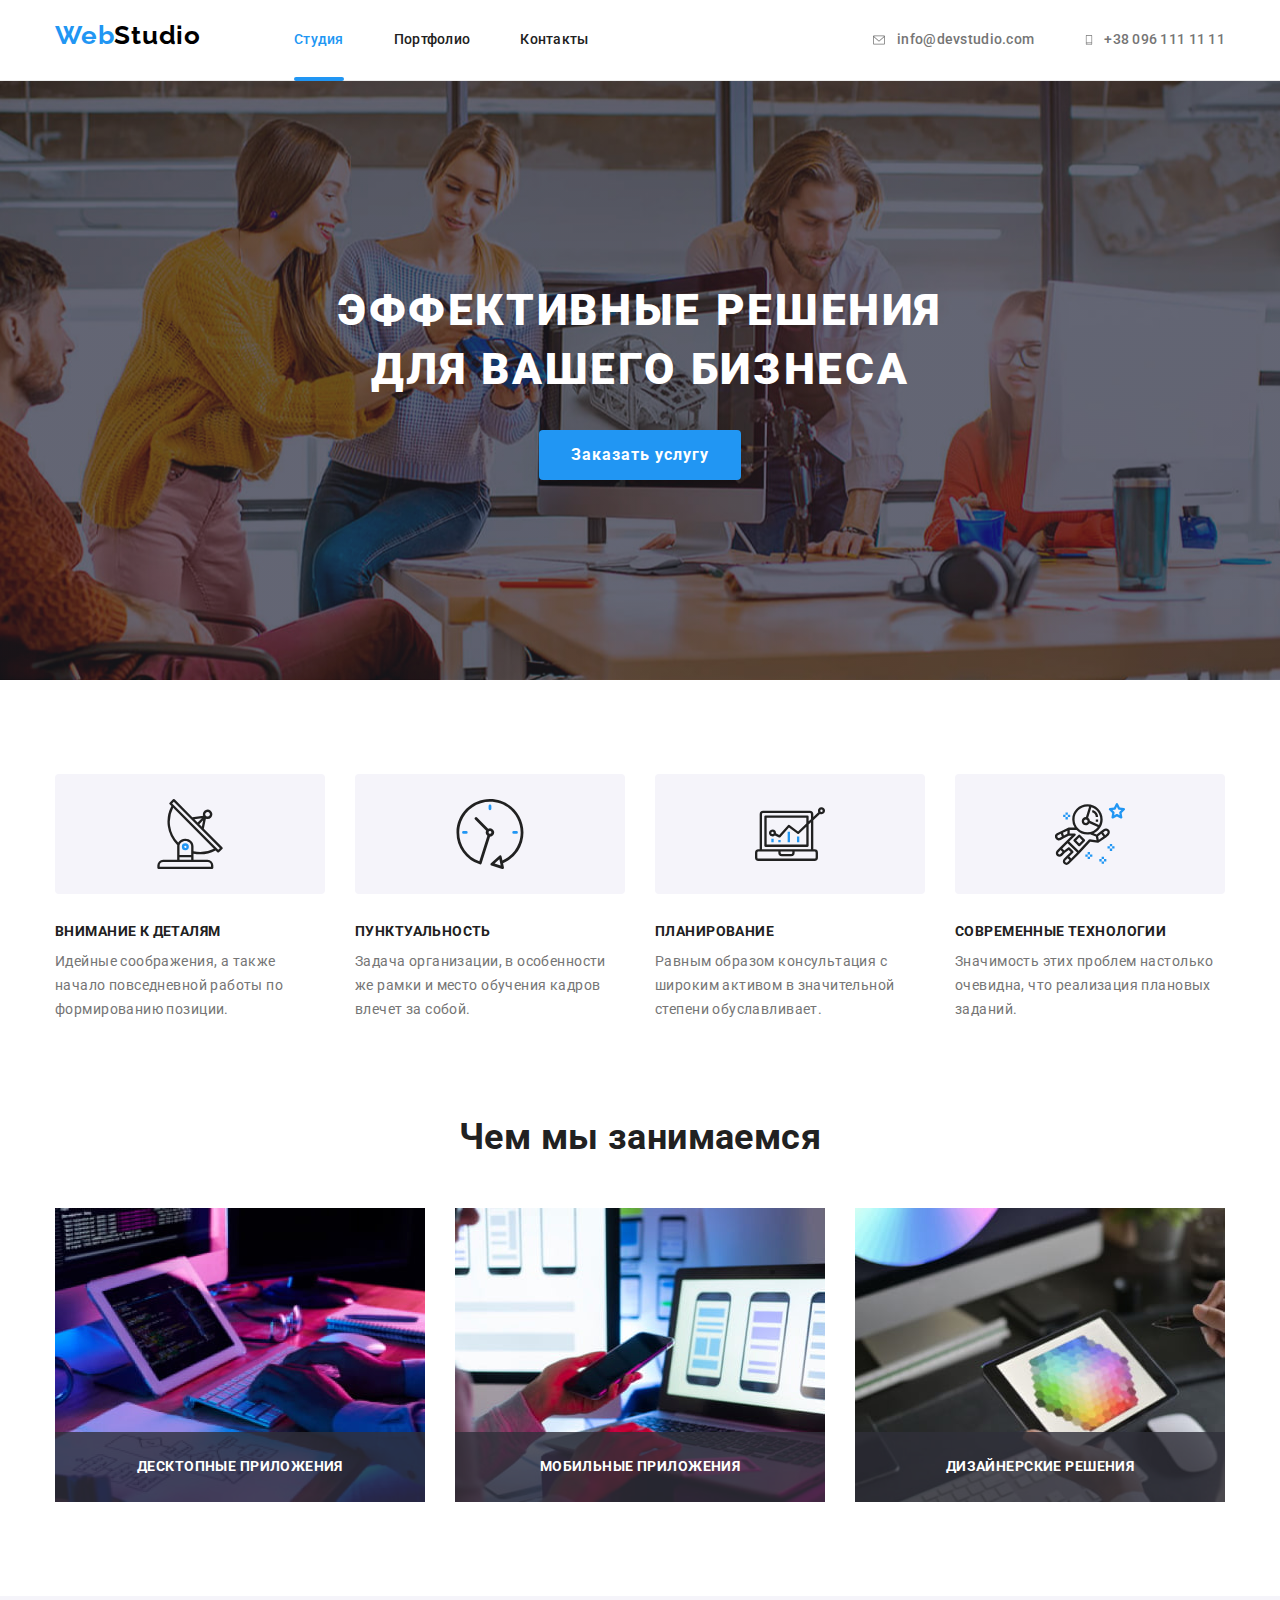
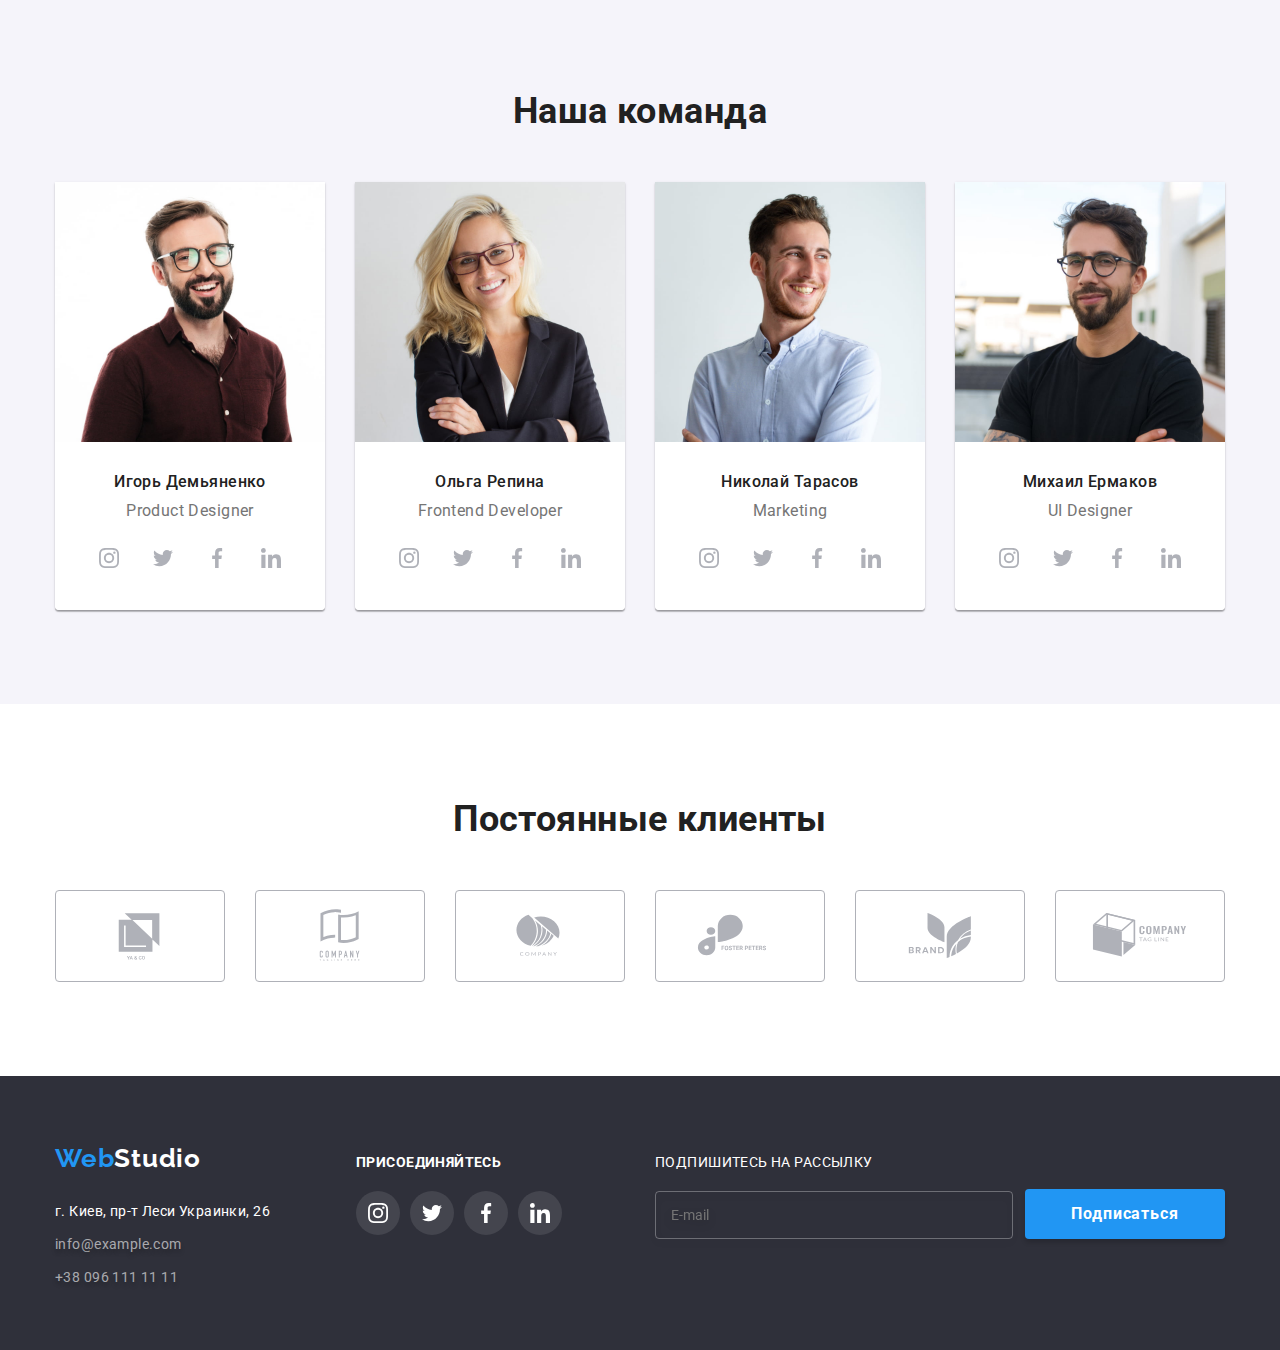
==== commit 3745e0f2: "add Subscription section" ====
--- a/index.html
+++ b/index.html
@@ -43,7 +43,7 @@
         <li class="item">
           <a class="link" href="mailto:info@devstudio.com">
             <svg class="cont-link-icon envelope" width="16" height="12">
-              <use href="./images/icons/symbol-defs.svg#icon-head-envelope"></use>
+              <use href="./images/icons/icons.svg#icon-head-envelope"></use>
             </svg>
             info@devstudio.com
           </a>
@@ -51,7 +51,7 @@
         <li class="item">
           <a class="link" href="tel:+380961111111">
             <svg class="cont-link-icon phone" width="10" height="16">
-              <use href="./images/icons/symbol-defs.svg#icon-head-phone" width="10" height="16"></use>
+              <use href="./images/icons/icons.svg#icon-head-phone" width="10" height="16"></use>
             </svg>
             +38 096 111 11 11
           </a>
@@ -82,7 +82,7 @@
           <li class="item">
             <div class="feat-icon-container">
               <svg class="feat-link-icon" width="70" height="70">
-                <use href="./images/icons/symbol-defs.svg#icon-feat-antenna"></use>
+                <use href="./images/icons/icons.svg#icon-feat-antenna"></use>
               </svg>
             </div>
             <h3 class="title">Внимание к деталям</h3>
@@ -93,7 +93,7 @@
           <li class="item">
             <div class="feat-icon-container">
               <svg class="feat-link-icon" width="70" height="70">
-                <use href="./images/icons/symbol-defs.svg#icon-feat-clock"></use>
+                <use href="./images/icons/icons.svg#icon-feat-clock"></use>
               </svg>
             </div>
             <h3 class="title">Пунктуальность</h3>
@@ -104,7 +104,7 @@
           <li class="item">
             <div class="feat-icon-container">
               <svg class="feat-link-icon" width="70" height="70">
-                <use href="./images/icons/symbol-defs.svg#icon-feat-diagram"></use>
+                <use href="./images/icons/icons.svg#icon-feat-diagram"></use>
               </svg>
             </div>
             <h3 class="title">Планирование</h3>
@@ -115,7 +115,7 @@
           <li class="item">
             <div class="feat-icon-container">
               <svg class="feat-link-icon" width="70" height="70">
-                <use href="./images/icons/symbol-defs.svg#icon-feat-astronaut"></use>
+                <use href="./images/icons/icons.svg#icon-feat-astronaut"></use>
               </svg>
             </div>
             <h3 class="title">Современные технологии</h3>
@@ -179,14 +179,14 @@
                 <li class="item">
                   <a class="link" href="https://twitter.com/" target="blank" rel="noopener noreferrer">
                     <svg class="social-icon">
-                      <use href="./images/icons/symbol-defs.svg#icon-twitter"></use>
+                      <use href="./images/icons/icons.svg#icon-twitter"></use>
                     </svg>
                   </a>
                 </li>
                 <li class="item">
                   <a class="link" href="https://www.facebook.com/" target="blank" rel="noopener noreferrer">
                     <svg class="social-icon">
-                      <use href="./images/icons/symbol-defs.svg#icon-facebook"></use>
+                      <use href="./images/icons/icons.svg#icon-facebook"></use>
                     </svg>
                   </a>
                 </li>
@@ -194,7 +194,7 @@
                 <li class="item">
                   <a class="link" href="https://linkedin.com/" target="blank" rel="noopener noreferrer">
                     <svg class="social-icon">
-                      <use href="./images/icons/symbol-defs.svg#icon-linkedin"></use>
+                      <use href="./images/icons/icons.svg#icon-linkedin"></use>
                     </svg>
                   </a>
                 </li>
@@ -211,7 +211,7 @@
                 <li class="item">
                   <a class="link" href="https://www.instagram.com/" target="blank" rel="noopener noreferrer">
                     <svg class="social-icon" width="20" height="20">
-                      <use href="./images/icons/symbol-defs.svg#icon-instagram"></use>
+                      <use href="./images/icons/icons.svg#icon-instagram"></use>
                     </svg>
                   </a>
                 </li>
@@ -219,14 +219,14 @@
                 <li class="item">
                   <a class="link" href="https://twitter.com/" target="blank" rel="noopener noreferrer">
                     <svg class="social-icon">
-                      <use href="./images/icons/symbol-defs.svg#icon-twitter"></use>
+                      <use href="./images/icons/icons.svg#icon-twitter"></use>
                     </svg>
                   </a>
                 </li>
                 <li class="item">
                   <a class="link" href="https://www.facebook.com/" target="blank" rel="noopener noreferrer">
                     <svg class="social-icon">
-                      <use href="./images/icons/symbol-defs.svg#icon-facebook"></use>
+                      <use href="./images/icons/icons.svg#icon-facebook"></use>
                     </svg>
                   </a>
                 </li>
@@ -234,7 +234,7 @@
                 <li class="item">
                   <a class="link" href="https://linkedin.com/" target="blank" rel="noopener noreferrer">
                     <svg class="social-icon">
-                      <use href="./images/icons/symbol-defs.svg#icon-linkedin"></use>
+                      <use href="./images/icons/icons.svg#icon-linkedin"></use>
                     </svg>
                   </a>
                 </li>
@@ -251,14 +251,14 @@
                 <li class="item">
                   <a class="link" href="https://www.instagram.com/" target="blank" rel="noopener noreferrer">
                     <svg class="social-icon" width="20" height="20">
-                      <use href="./images/icons/symbol-defs.svg#icon-instagram"></use>
+                      <use href="./images/icons/icons.svg#icon-instagram"></use>
                     </svg>
                   </a>
                 </li>
                 <li class="item">
                   <a class="link" href="https://twitter.com/" target="blank" rel="noopener noreferrer">
                     <svg class="social-icon">
-                      <use href="./images/icons/symbol-defs.svg#icon-twitter"></use>
+                      <use href="./images/icons/icons.svg#icon-twitter"></use>
                     </svg>
                   </a>
                 </li>
@@ -266,14 +266,14 @@
                 <li class="item">
                   <a class="link" href="https://www.facebook.com/" target="blank" rel="noopener noreferrer">
                     <svg class="social-icon">
-                      <use href="./images/icons/symbol-defs.svg#icon-facebook"></use>
+                      <use href="./images/icons/icons.svg#icon-facebook"></use>
                     </svg>
                   </a>
                 </li>
                 <li class="item">
                   <a class="link" href="https://linkedin.com/" target="blank" rel="noopener noreferrer">
                     <svg class="social-icon">
-                      <use href="./images/icons/symbol-defs.svg#icon-linkedin"></use>
+                      <use href="./images/icons/icons.svg#icon-linkedin"></use>
                     </svg>
                   </a>
                 </li>
@@ -290,7 +290,7 @@
                 <li class="item">
                   <a class="link" href="https://www.instagram.com/" target="blank" rel="noopener noreferrer">
                     <svg class="social-icon" width="20" height="20">
-                      <use href="./images/icons/symbol-defs.svg#icon-instagram"></use>
+                      <use href="./images/icons/icons.svg#icon-instagram"></use>
                     </svg>
                   </a>
                 </li>
@@ -298,7 +298,7 @@
                 <li class="item">
                   <a class="link" href="https://twitter.com/" target="blank" rel="noopener noreferrer">
                     <svg class="social-icon">
-                      <use href="./images/icons/symbol-defs.svg#icon-twitter"></use>
+                      <use href="./images/icons/icons.svg#icon-twitter"></use>
                     </svg>
                   </a>
                 </li>
@@ -306,7 +306,7 @@
                 <li class="item">
                   <a class="link" href="https://www.facebook.com/" target="blank" rel="noopener noreferrer">
                     <svg class="social-icon">
-                      <use href="./images/icons/symbol-defs.svg#icon-facebook"></use>
+                      <use href="./images/icons/icons.svg#icon-facebook"></use>
                     </svg>
                   </a>
                 </li>
@@ -314,7 +314,7 @@
                 <li class="item">
                   <a class="link" href="https://linkedin.com/" target="blank" rel="noopener noreferrer">
                     <svg class="social-icon">
-                      <use href="./images/icons/symbol-defs.svg#icon-linkedin"></use>
+                      <use href="./images/icons/icons.svg#icon-linkedin"></use>
                     </svg>
                   </a>
                 </li>
@@ -334,42 +334,42 @@
           <li class="item">
             <a class="clients-link link" href="https://goit.ua/" target="blank" rel="noopener noreferrer">
               <svg class="clients-link-icon" width="106" height="60">
-                <use href="./images/icons/symbol-defs.svg#icon-client-1"></use>
+                <use href="./images/icons/icons.svg#icon-client-1"></use>
               </svg>
             </a>
           </li>
           <li class="item">
             <a class="clients-link link" href="https://goit.ua/" target="blank" rel="noopener noreferrer">
               <svg class="clients-link-icon" width="106" height="60">
-                <use href="./images/icons/symbol-defs.svg#icon-client-2"></use>
+                <use href="./images/icons/icons.svg#icon-client-2"></use>
               </svg>
             </a>
           </li>
           <li class="item">
             <a class="clients-link link" href="https://goit.ua/" target="blank" rel="noopener noreferrer">
               <svg class="clients-link-icon" width="106" height="60">
-                <use href="./images/icons/symbol-defs.svg#icon-client-3"></use>
+                <use href="./images/icons/icons.svg#icon-client-3"></use>
               </svg>
             </a>
           </li>
           <li class="item">
             <a class="clients-link link" href="https://goit.ua/" target="blank" rel="noopener noreferrer">
               <svg class="clients-link-icon" width="106" height="60">
-                <use href="./images/icons/symbol-defs.svg#icon-client-4"></use>
+                <use href="./images/icons/icons.svg#icon-client-4"></use>
               </svg>
             </a>
           </li>
           <li class="item">
             <a class="clients-link link" href="https://goit.ua/" target="blank" rel="noopener noreferrer">
               <svg class="clients-link-icon" width="106" height="60">
-                <use href="./images/icons/symbol-defs.svg#icon-client-5"></use>
+                <use href="./images/icons/icons.svg#icon-client-5"></use>
               </svg>
             </a>
           </li>
           <li class="item">
             <a class="clients-link link" href="https://goit.ua/" target="blank" rel="noopener noreferrer">
               <svg class="clients-link-icon" width="106" height="60">
-                <use href="./images/icons/symbol-defs.svg#icon-client-6"></use>
+                <use href="./images/icons/icons.svg#icon-client-6"></use>
               </svg>
             </a>
           </li>
@@ -413,42 +413,98 @@
           <li class="item">
             <a class="link" href="https://www.instagram.com/" target="blank" rel="noopener noreferrer">
               <svg class="social-icon" width="20" height="20">
-                <use href="./images/icons/symbol-defs.svg#icon-instagram"></use>
+                <use href="./images/icons/icons.svg#icon-instagram"></use>
               </svg>
             </a>
           </li>
           <li class="item">
             <a class="link" href="https://twitter.com/" target="blank" rel="noopener noreferrer">
               <svg class="social-icon">
-                <use href="./images/icons/symbol-defs.svg#icon-twitter"></use>
+                <use href="./images/icons/icons.svg#icon-twitter"></use>
               </svg>
             </a>
           </li>
           <li class="item">
             <a class="link" href="https://www.facebook.com/" target="blank" rel="noopener noreferrer">
               <svg class="social-icon">
-                <use href="./images/icons/symbol-defs.svg#icon-facebook"></use>
+                <use href="./images/icons/icons.svg#icon-facebook"></use>
               </svg>
             </a>
           </li>
           <li class="item">
             <a class="link" href="https://linkedin.com/" target="blank" rel="noopener noreferrer">
               <svg class="social-icon">
-                <use href="./images/icons/symbol-defs.svg#icon-linkedin"></use>
+                <use href="./images/icons/icons.svg#icon-linkedin"></use>
               </svg>
             </a>
           </li>
         </ul>
       </div>
+
+      <!-- Subscription section -->
+
+      <form class="form footer-form">
+        <label class="form-field">
+          <span class="label-title title">Подпишитесь на рассылку</span>
+          <input class="form-input" type="email" name="e-mail" placeholder="E-mail" />
+        </label>
+        <button class="submit-btn" type="submit">Подписаться</button>
+      </form>
     </div>
   </footer>
 
-  <!-- Modal window -->
+  <!-- Modal window section -->
 
   <div class="backdrop is-hidden" data-modal>
-    <div class="modal">
-      <button class="modal-btn" type="button" data-modal-close></button>
-    </div>
+    <form class="modal-form" autocomplete="off">
+      <h2 class="form-title">Оставьте свои данные, мы вам перезвоним</h2>
+      <label class="modal-form-field">
+        <span class="label-title">Имя</span>
+        <input class="form-input" type="text" name="name" id="name" />
+        <svg class="icon">
+          <use href="./images/icons/icons.svg#icon-modal-person"></use>
+        </svg>
+      </label>
+
+      <label class="modal-form-field">
+        <span class="label-title">Телефон</span>
+        <input class="form-input" type="tel" name="phone" />
+        <svg class="icon">
+          <use href="./images/icons/icons.svg#icon-modal-phone"></use>
+        </svg>
+      </label>
+
+      <label class="modal-form-field">
+        <span class="label-title">Почта</span>
+        <input class="form-input" type="email" name="mail" />
+        <svg class="icon">
+          <use href="./images/icons/icons.svg#icon-modal-email"></use>
+        </svg>
+      </label>
+
+      <label class="modal-form-field">
+        <span class="label-title">Комментарий</span>
+        <textarea class="form-textarea" name="comment" rows="6" placeholder="Введите текст"></textarea>
+      </label>
+
+      <label class="modal-form-field checkbox-label">
+        <input class="form-checkbox visually-hidden" type="checkbox" name="policy" />
+        <span class="checkbox-icon"></span>
+        <svg class="checked-icon">
+          <use href="./images/icons/icons.svg#icon-modal-checkbox"></use>
+        </svg>
+        <span class="label-title">Соглашаюсь с рассылкой и принимаю</span>
+        <a class="link" href="">Условия договора</a>
+      </label>
+
+      <button class="submit-btn" type="submit">Отправить</button>
+
+      <button class="modal-close-btn" type="button" data-modal-close>
+        <svg class="icon">
+          <use href="./images/icons/icons.svg#icon-modal-close"></use>
+        </svg>
+      </button>
+    </form>
   </div>
 
   <script src="./js/modal.js"></script>
--- a/css/styles.css
+++ b/css/styles.css
@@ -348,6 +348,38 @@
   background-color: var(--accent-text-color);
 }
 
+/*!---- Subscription section ----*/
+
+.footer-form {
+  display: flex;
+  margin-left: auto;
+}
+
+.footer-form .form-field {
+  display: flex;
+  flex-direction: column;
+  margin-right: 12px;
+}
+
+.footer-form .form-input {
+  padding: 15px;
+  width: 358px;
+
+  background-color: transparent;
+  color: var(--primary-white-color);
+
+  border: 1px solid rgba(255, 255, 255, 0.3);
+  box-sizing: border-box;
+  filter: drop-shadow(0px 4px 4px rgba(0, 0, 0, 0.15));
+  border-radius: 4px;
+
+  cursor: pointer;
+}
+
+.footer-form .submit-btn {
+  margin-top: auto;
+}
+
 /*!----- Main section -----*/
 
 /*!---- Hero section -----*/
@@ -624,12 +656,13 @@
     transform 250ms cubic-bezier(0.4, 0, 0.2, 1);
 }
 
-.modal {
+.modal-form {
   position: absolute;
   top: 50%;
   left: 50%;
   transform: translate(-50%, -50%);
 
+  padding: 40px;
   min-width: 528px;
   min-height: 581px;
 
@@ -642,12 +675,134 @@
     transform 250ms cubic-bezier(0.4, 0, 0.2, 1);
 }
 
-.modal-btn {
+.modal-form .form-title {
+  margin-bottom: 12px;
+  text-align: center;
+
+  font-size: 20px;
+  line-height: 1.15;
+
+  color: var(--title-text-color);
+}
+
+.modal-form .modal-form-field {
+  position: relative;
+
+  display: flex;
+  flex-direction: column;
+}
+
+.modal-form .label-title {
+  margin-bottom: 4px;
+
+  font-size: 12px;
+  line-height: 1.17;
+}
+
+.modal-form .form-input {
+  margin-bottom: 10px;
+  padding: 11px 12px 11px 42px;
+
+  border: 1px solid rgba(33, 33, 33, 0.2);
+  box-sizing: border-box;
+  border-radius: 4px;
+
+  cursor: pointer;
+
+  transition: border 250ms cubic-bezier(0.4, 0, 0.2, 1);
+}
+
+.modal-form .form-textarea {
+  margin-bottom: 10px;
+  padding: 12px 16px;
+  min-height: 120px;
+
+  border: 1px solid rgba(33, 33, 33, 0.2);
+  box-sizing: border-box;
+  border-radius: 4px;
+
+  resize: none;
+  cursor: pointer;
+
+  transition: border 250ms cubic-bezier(0.4, 0, 0.2, 1);
+}
+
+.modal-form .checkbox-label {
+  position: relative;
+
+  flex-direction: row;
+  justify-content: center;
+  align-items: center;
+  margin-bottom: 30px;
+}
+
+.modal-form .label-title {
+  font-size: 14px;
+  line-height: 1.64;
+}
+
+.checkbox-label .link {
+  margin-left: 5px;
+
+  font-size: 14px;
+  line-height: 1.64;
+
+  color: var(--accent-text-color);
+  text-decoration: underline;
+}
+
+.checkbox-label .label-title {
+  margin-bottom: 0;
+}
+
+.checkbox-label .checkbox-icon {
+  margin-right: 7px;
+  width: 16px;
+  height: 15px;
+
+  border: 2px solid var(--primary-black-color);
+  border-radius: 2px;
+
+  opacity: 1;
+
+  transition: opacity 250ms cubic-bezier(0.4, 0, 0.2, 1);
+}
+.checked-icon {
+  position: absolute;
+
+  top: 0;
+  left: 0;
+  transform: translate(12px, 4px);
+  width: 16px;
+  height: 15px;
+
+  opacity: 0;
+
+  transition: opacity 250ms cubic-bezier(0.4, 0, 0.2, 1);
+}
+
+.form-checkbox:checked + .checkbox-icon {
+  opacity: 0;
+}
+
+.form-checkbox:checked ~ .checked-icon {
+  opacity: 1;
+}
+
+.modal-form .submit-btn {
+  display: block;
+  margin-left: auto;
+  margin-right: auto;
+}
+
+.modal-close-btn {
   position: absolute;
   top: 8px;
   right: 8px;
 
-  display: inline-flex;
+  display: flex;
+  justify-content: center;
+  align-items: center;
 
   width: 30px;
   height: 30px;
@@ -659,14 +814,76 @@
   cursor: pointer;
 }
 
-.modal-btn::before {
-  margin: auto;
-  content: '';
-  width: 11px;
-  height: 11px;
-
-  background-image: url(../images/icons/modal-btn.svg);
-  background-size: contain;
+.modal-form-field .icon {
+  position: absolute;
+  width: 18px;
+  height: 18px;
+  transform: translate(12px, 38px);
+
+  fill: var(--primary-black-color);
+
+  transition: fill 250ms cubic-bezier(0.4, 0, 0.2, 1);
+}
+
+.modal-form-field:focus-within .icon {
+  fill: var(--accent-text-color);
+}
+
+.modal-form-field:focus-within .form-input,
+.modal-form-field:focus-within .form-textarea {
+  border: 1px solid var(--accent-text-color);
+  outline: 0;
+}
+
+.modal-form-field:hover .icon {
+  fill: var(--accent-text-color);
+}
+
+.modal-form-field:hover .form-textarea,
+.modal-form-field:hover .form-input {
+  border: 1px solid var(--accent-text-color);
+}
+
+.modal-close-btn .icon {
+  width: 18px;
+  height: 18px;
+
+  fill: var(--primary-black-color);
+
+  transition: fill 250ms cubic-bezier(0.4, 0, 0.2, 1);
+}
+
+.modal-close-btn:hover .icon,
+.modal-close-btn:focus .icon {
+  fill: 250ms cubic-bezier(0.4, 0, 0.2, 1);
+}
+
+.submit-btn {
+  display: inline-block;
+  min-width: 200px;
+  padding: 10px 28px;
+
+  background-color: var(--accent-text-color);
+  color: var(--primary-white-color);
+
+  font-family: inherit;
+  font-weight: 700;
+  font-size: 16px;
+  line-height: 30px;
+  letter-spacing: 0.06em;
+
+  box-shadow: 0px 4px 4px rgba(0, 0, 0, 0.15);
+  border: none;
+  border-radius: 4px;
+
+  cursor: pointer;
+
+  transition: background-color var(--animation);
+}
+
+.submit-btn:focus,
+.submit-btn:hover {
+  background-color: #188ce8;
 }
 
 /*!----- Portfolio page -----*/
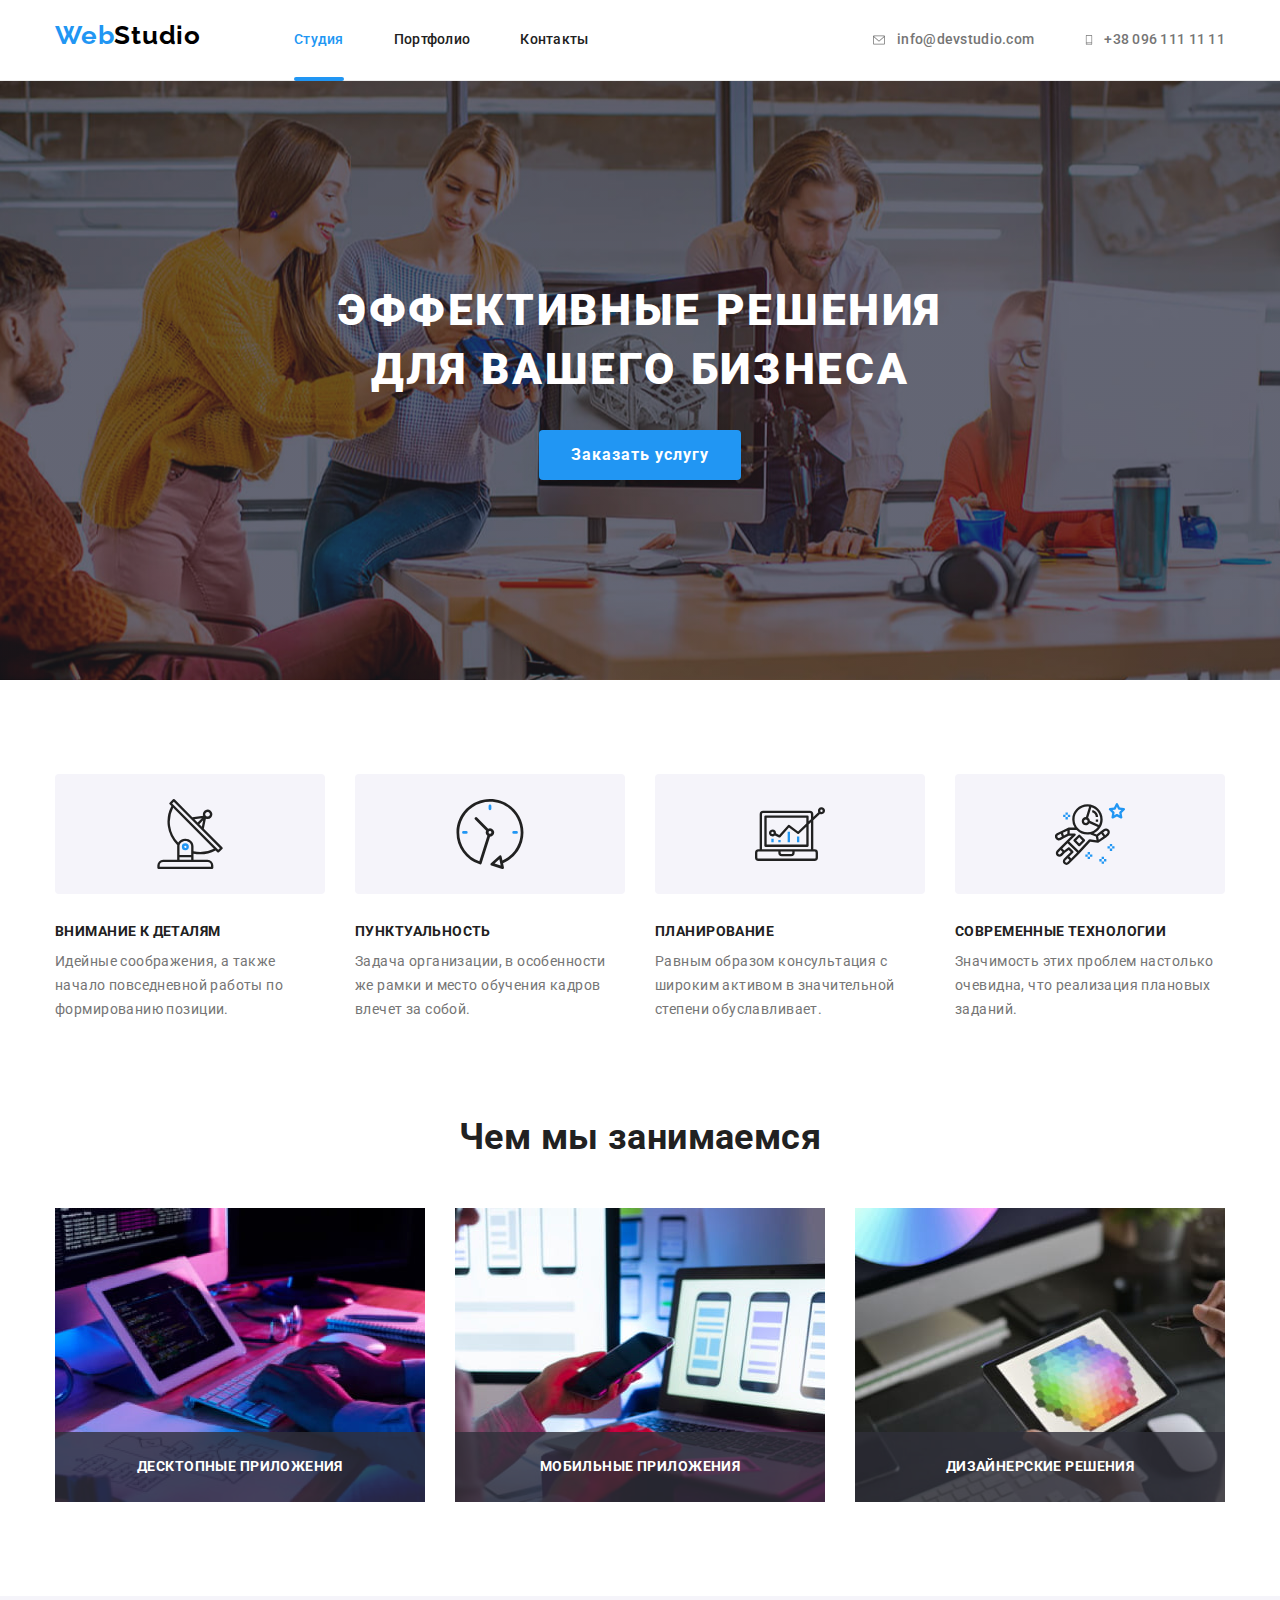
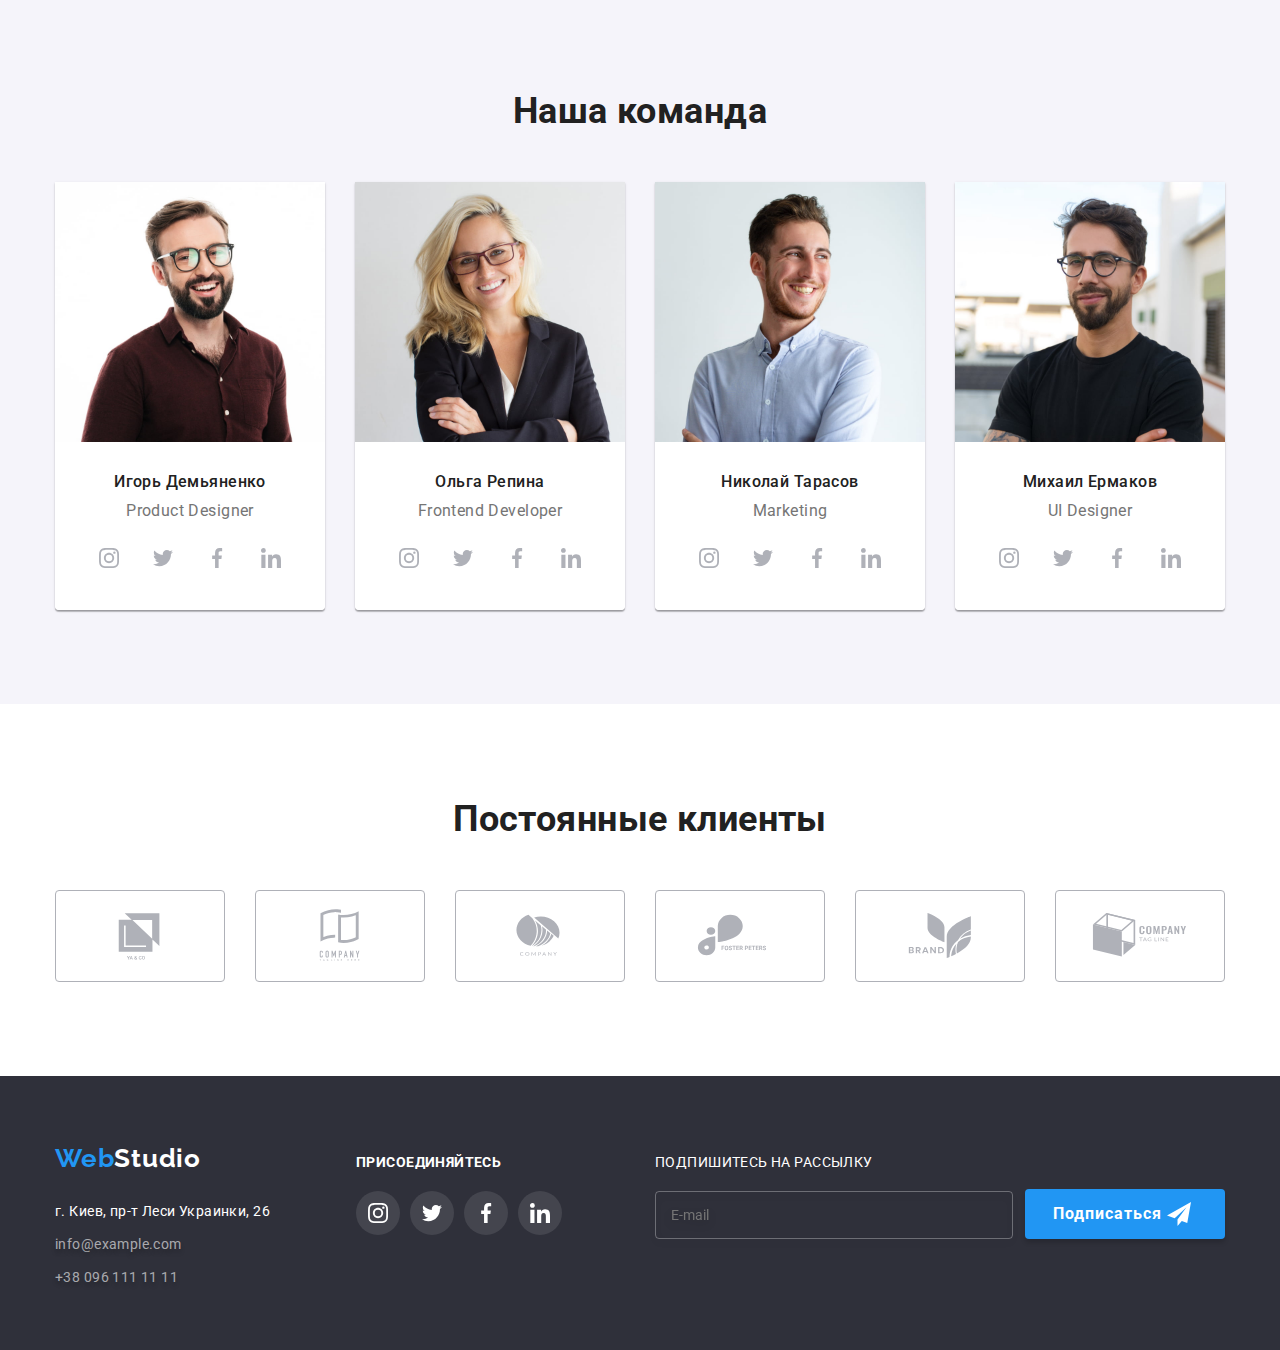
==== commit 049a3c76: "fix footer section + add icon" ====
--- a/index.html
+++ b/index.html
@@ -448,7 +448,11 @@
           <span class="label-title title">Подпишитесь на рассылку</span>
           <input class="form-input" type="email" name="e-mail" placeholder="E-mail" />
         </label>
-        <button class="submit-btn" type="submit">Подписаться</button>
+        <button class="footer-btn" type="submit">Подписаться
+          <svg class="footer-form-icon">
+            <use href="./images/icons/icons.svg#icon-send"></use>
+          </svg>
+        </button>
       </form>
     </div>
   </footer>
--- a/css/styles.css
+++ b/css/styles.css
@@ -376,8 +376,42 @@
   cursor: pointer;
 }
 
-.footer-form .submit-btn {
+.footer-form .footer-btn {
+  display: inline-flex;
+  align-items: center;
   margin-top: auto;
+}
+.footer-btn {
+  display: inline-block;
+  min-width: 200px;
+  padding: 10px 28px;
+
+  background-color: var(--accent-text-color);
+  color: var(--primary-white-color);
+
+  font-family: inherit;
+  font-weight: 700;
+  font-size: 16px;
+  line-height: 30px;
+  letter-spacing: 0.06em;
+
+  box-shadow: 0px 4px 4px rgba(0, 0, 0, 0.15);
+  border: none;
+  border-radius: 4px;
+
+  cursor: pointer;
+
+  transition: background-color 250ms cubic-bezier(0.4, 0, 0.2, 1);
+}
+
+.footer-btn:focus,
+.footer-btn:hover {
+  background-color: #188ce8;
+}
+.footer-form-icon {
+  margin: auto;
+  width: 24px;
+  height: 24px;
 }
 
 /*!----- Main section -----*/
